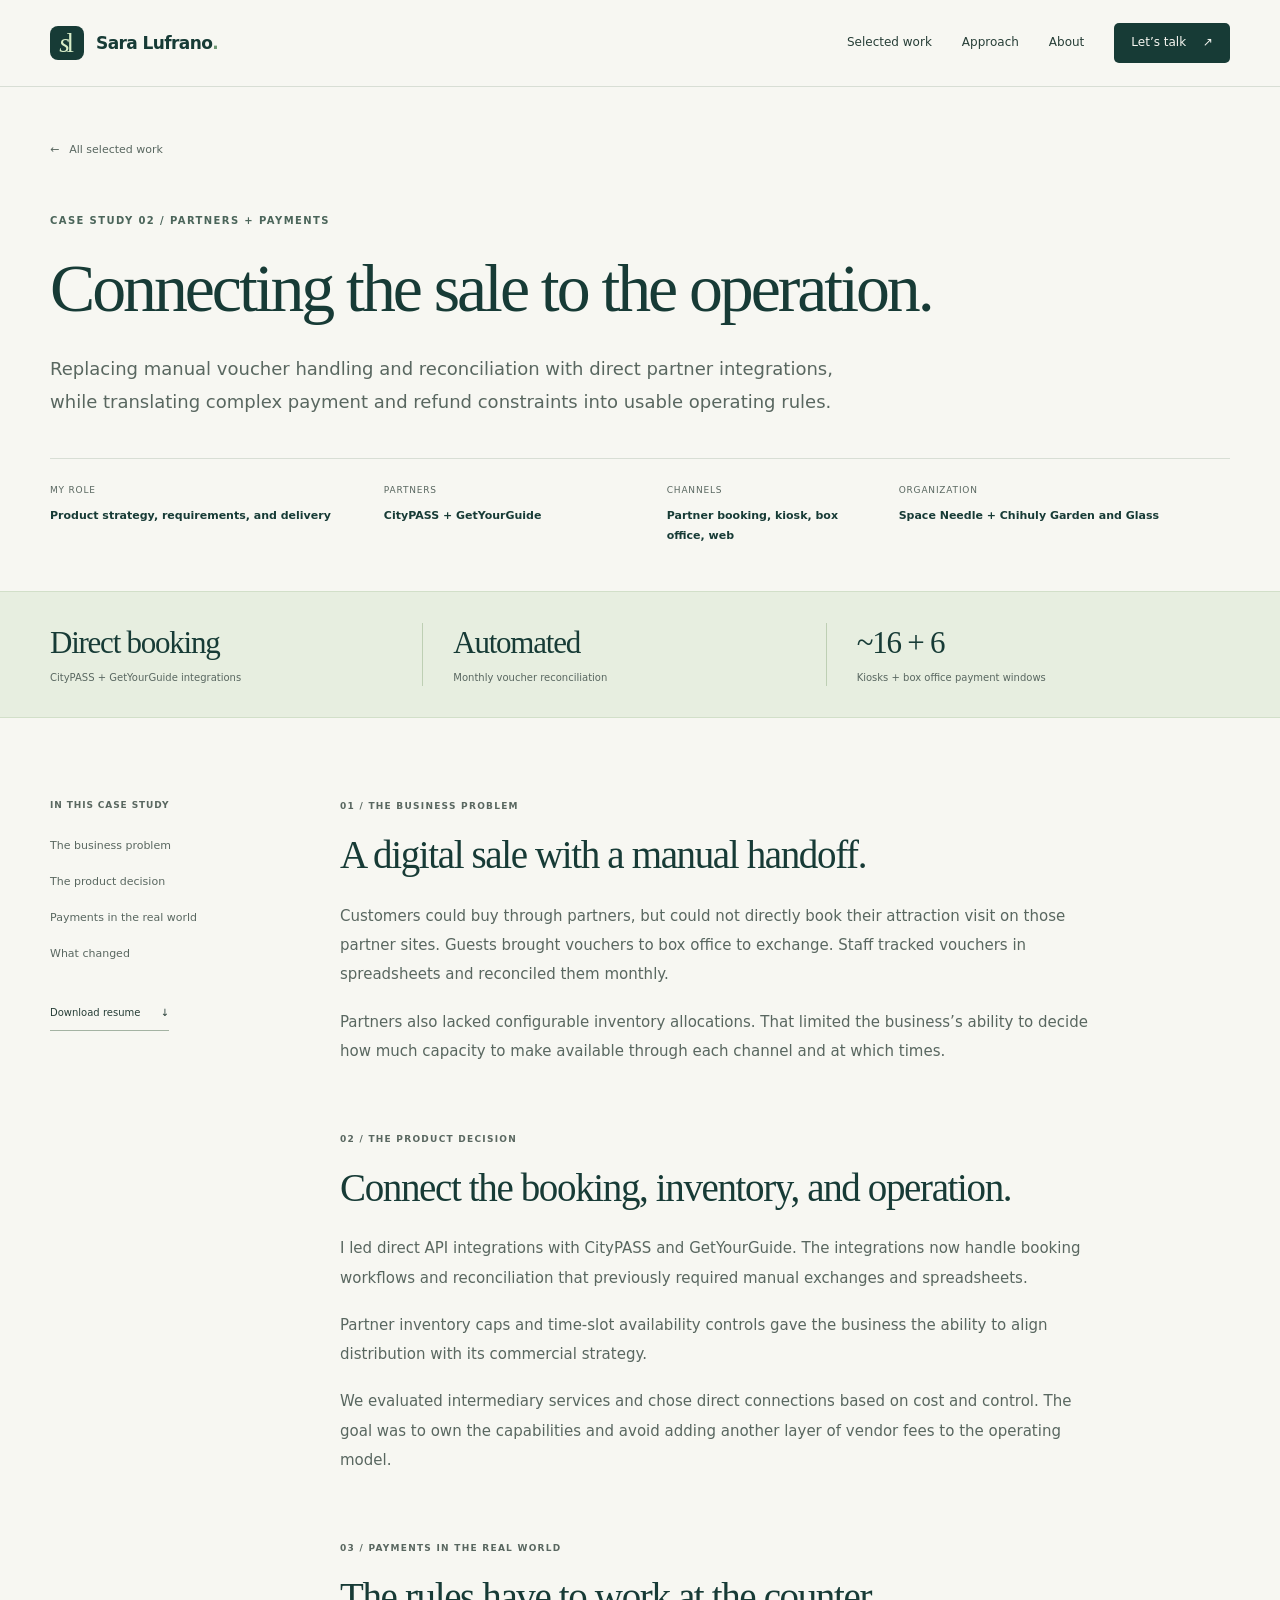
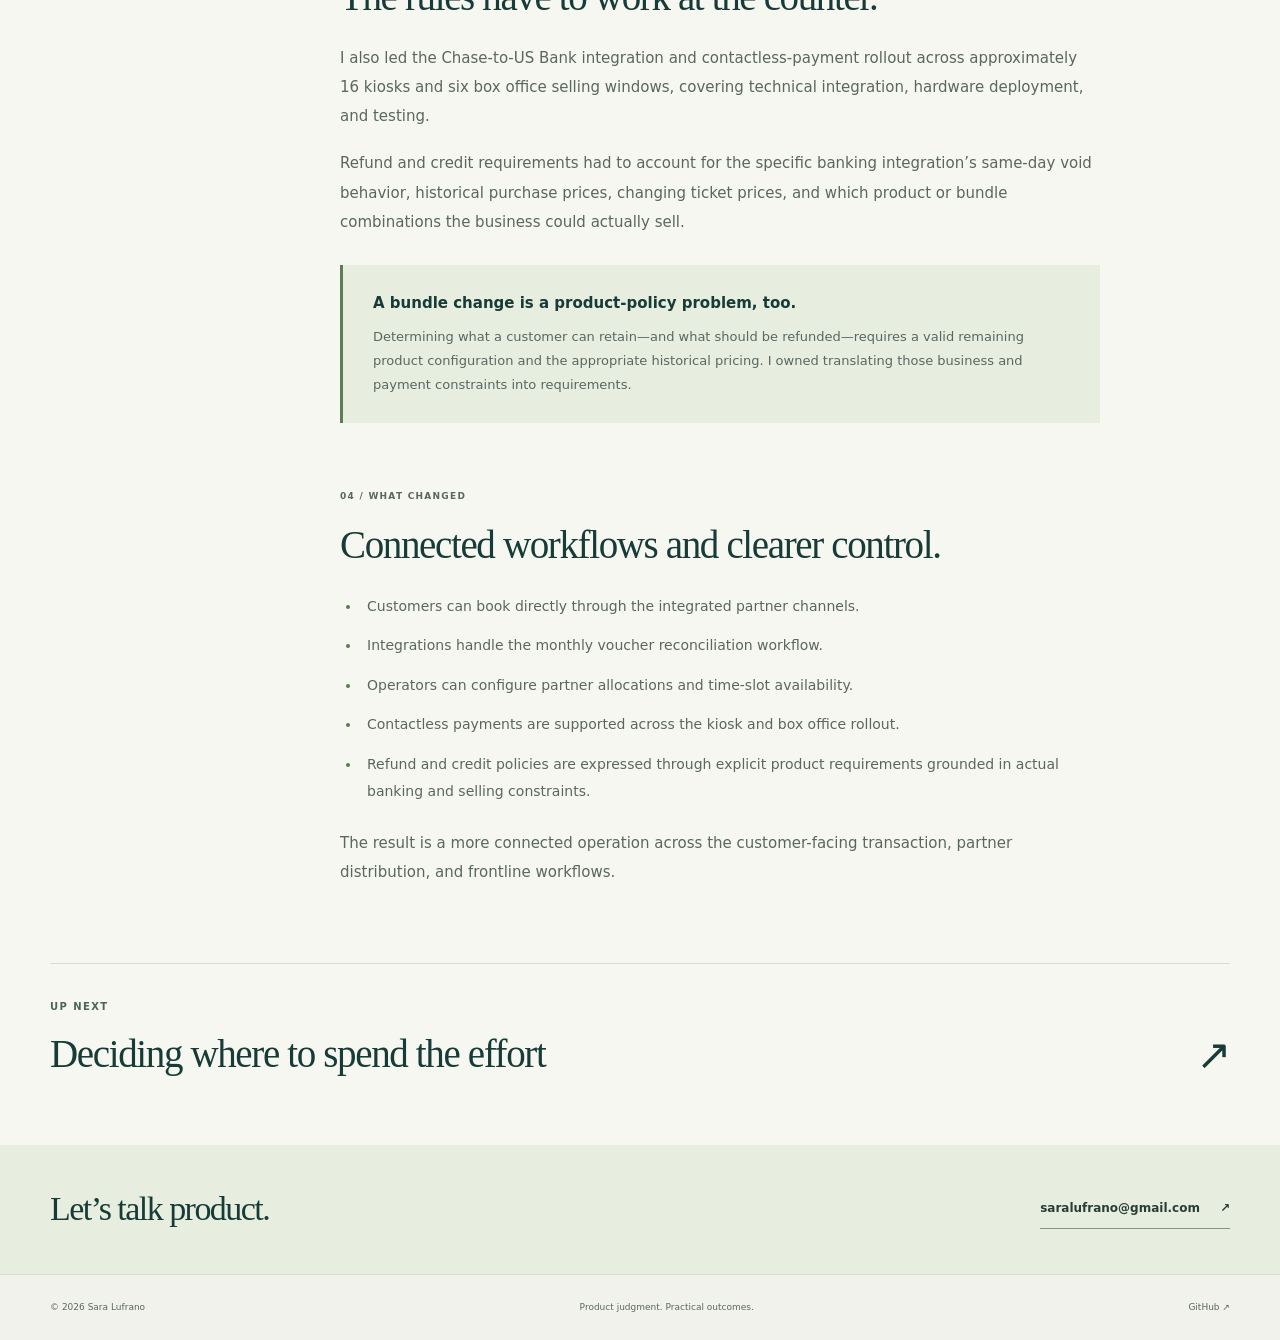
==== case-studies/connected-commerce.html @ 53ceafd7 "Rebuild product portfolio with verified outcomes and case studies" ====
<!doctype html>
<html lang="en"><head>
<meta charset="utf-8"><meta name="viewport" content="width=device-width, initial-scale=1">
<meta name="theme-color" content="#173b36">
<title>Connecting the sale to the operation. | Sara Lufrano</title>
<meta name="description" content="Replacing manual voucher handling and reconciliation with direct partner integrations, while translating complex payment and refund constraints into usable operating rules.">
<link rel="canonical" href="https://saralufrano.github.io/portfolio/case-studies/connected-commerce.html">
<meta property="og:type" content="website"><meta property="og:title" content="Connecting the sale to the operation. | Sara Lufrano">
<meta property="og:description" content="Replacing manual voucher handling and reconciliation with direct partner integrations, while translating complex payment and refund constraints into usable operating rules.">
<meta property="og:url" content="https://saralufrano.github.io/portfolio/case-studies/connected-commerce.html"><meta property="og:image" content="https://saralufrano.github.io/portfolio/assets/social-card.png">
<meta name="twitter:card" content="summary_large_image">
<link rel="icon" type="image/svg+xml" href="../assets/favicon.svg">
<link rel="stylesheet" href="../style.css"><script src="../script.js" defer></script>
</head><body>
<a class="skip-link" href="#main">Skip to content</a><header class="site-header"><div class="shell header-inner">
<a class="wordmark" href="../index.html" aria-label="Sara Lufrano, home"><span class="brand-mark" aria-hidden="true">s<span>l</span></span>Sara Lufrano<span class="wordmark-dot">.</span></a>
<button class="menu-toggle" type="button" aria-expanded="false" aria-controls="site-nav">Menu <span aria-hidden="true">+</span></button>
<nav id="site-nav" class="site-nav" aria-label="Main navigation"><a href="../index.html#work">Selected work</a><a href="../index.html#approach">Approach</a><a href="../index.html#about">About</a><a class="nav-contact" href="../index.html#contact">Let’s talk <span aria-hidden="true">↗</span></a></nav>
</div></header><main id="main">
<section class="shell case-intro"><a class="back-link" href="../index.html#work"><span aria-hidden="true">←</span> All selected work</a><p class="eyebrow">CASE STUDY 02 / PARTNERS + PAYMENTS</p><h1>Connecting the sale to the operation.</h1><p class="case-lede">Replacing manual voucher handling and reconciliation with direct partner integrations, while translating complex payment and refund constraints into usable operating rules.</p><dl class="case-meta"><div><dt>My role</dt><dd>Product strategy, requirements, and delivery</dd></div><div><dt>Partners</dt><dd>CityPASS + GetYourGuide</dd></div><div><dt>Channels</dt><dd>Partner booking, kiosk, box office, web</dd></div><div><dt>Organization</dt><dd>Space Needle + Chihuly Garden and Glass</dd></div></dl></section>
<section class="case-outcomes"><div class="shell outcome-grid"><div><strong>Direct booking</strong><span>CityPASS + GetYourGuide integrations</span></div><div><strong>Automated</strong><span>Monthly voucher reconciliation</span></div><div><strong>~16 + 6</strong><span>Kiosks + box office payment windows</span></div></div></section>
<div class="shell case-layout"><aside class="case-sidebar"><p class="micro">IN THIS CASE STUDY</p><nav aria-label="Case study sections"><a href="#problem">The business problem</a><a href="#integrations">The product decision</a><a href="#payments">Payments in the real world</a><a href="#outcomes">What changed</a></nav><a class="sidebar-resume" href="../assets/Sara-Lufrano-Resume.pdf" download>Download resume <span aria-hidden="true">↓</span></a></aside><div class="case-content"><section id="problem" class="case-section"><p class="eyebrow">01 / THE BUSINESS PROBLEM</p><h2>A digital sale with a manual handoff.</h2><p>Customers could buy through partners, but could not directly book their attraction visit on those partner sites. Guests brought vouchers to box office to exchange. Staff tracked vouchers in spreadsheets and reconciled them monthly.</p><p>Partners also lacked configurable inventory allocations. That limited the business’s ability to decide how much capacity to make available through each channel and at which times.</p></section><section id="integrations" class="case-section"><p class="eyebrow">02 / THE PRODUCT DECISION</p><h2>Connect the booking, inventory, and operation.</h2><p>I led direct API integrations with CityPASS and GetYourGuide. The integrations now handle booking workflows and reconciliation that previously required manual exchanges and spreadsheets.</p><p>Partner inventory caps and time-slot availability controls gave the business the ability to align distribution with its commercial strategy.</p><p>We evaluated intermediary services and chose direct connections based on cost and control. The goal was to own the capabilities and avoid adding another layer of vendor fees to the operating model.</p></section><section id="payments" class="case-section"><p class="eyebrow">03 / PAYMENTS IN THE REAL WORLD</p><h2>The rules have to work at the counter.</h2><p>I also led the Chase-to-US Bank integration and contactless-payment rollout across approximately 16 kiosks and six box office selling windows, covering technical integration, hardware deployment, and testing.</p><p>Refund and credit requirements had to account for the specific banking integration’s same-day void behavior, historical purchase prices, changing ticket prices, and which product or bundle combinations the business could actually sell.</p><div class="case-callout"><strong>A bundle change is a product-policy problem, too.</strong><p>Determining what a customer can retain—and what should be refunded—requires a valid remaining product configuration and the appropriate historical pricing. I owned translating those business and payment constraints into requirements.</p></div></section><section id="outcomes" class="case-section"><p class="eyebrow">04 / WHAT CHANGED</p><h2>Connected workflows and clearer control.</h2><ul class="result-list"><li>Customers can book directly through the integrated partner channels.</li><li>Integrations handle the monthly voucher reconciliation workflow.</li><li>Operators can configure partner allocations and time-slot availability.</li><li>Contactless payments are supported across the kiosk and box office rollout.</li><li>Refund and credit policies are expressed through explicit product requirements grounded in actual banking and selling constraints.</li></ul><p>The result is a more connected operation across the customer-facing transaction, partner distribution, and frontline workflows.</p></section></div></div>
<section class="shell next-case"><p class="eyebrow">UP NEXT</p><a href="product-decisions.html"><span>Deciding where to spend the effort</span><span aria-hidden="true">↗</span></a></section>
<section class="case-contact"><div class="shell"><h2>Let’s talk product.</h2><a class="text-link" href="mailto:saralufrano@gmail.com">saralufrano@gmail.com <span aria-hidden="true">↗</span></a></div></section>
</main><footer class="site-footer"><div class="shell footer-inner"><span>© <span data-year>2026</span> Sara Lufrano</span><span>Product judgment. Practical outcomes.</span><a href="https://github.com/saralufrano" target="_blank" rel="noopener noreferrer">GitHub <span aria-hidden="true">↗</span></a></div></footer>
</body></html>
---- style.css ----
:root {
  --paper:#f7f7f2;
  --white:#fff;
  --ink:#173b36;
  --text:#273e37;
  --muted:#596760;
  --line:#d8ded5;
  --mint:#e7eee0;
  --lime:#d8edc8;
  --warm:#f2e9db;
  --clay:#924c34;
  --serif:Georgia,"Times New Roman",serif;
  --sans:Inter,"Avenir Next",Avenir,ui-sans-serif,system-ui,-apple-system,BlinkMacSystemFont,"Segoe UI",sans-serif
}
* {
  box-sizing:border-box
}
html {
  scroll-behavior:smooth;
  scroll-padding-top:110px
}
body {
  margin:0;
  background:var(--paper);
  color:var(--text);
  font-family:var(--sans);
  font-size:16px;
  line-height:1.65;
  -webkit-font-smoothing:antialiased
}
a {
  color:inherit;
  text-decoration:none
}
button {
  font:inherit
}
figure,dl,dd {
  margin:0
}
h1,h2,h3,p {
  margin:0
}
h1,h2 {
  font-family:var(--serif);
  font-weight:400;
  color:var(--ink);
  letter-spacing:-.045em;
  line-height:1.08
}
h1 em,h2 em {
  font-weight:400
}
p+p {
  margin-top:18px
}
a,button {
  -webkit-tap-highlight-color:transparent
}
a:focus-visible,button:focus-visible {
  outline:3px solid #b45b3c;
  outline-offset:5px
}
::selection {
  background:var(--lime);
  color:var(--ink)
}
.shell {
  width:min(1180px,calc(100% - 96px));
  margin-inline:auto
}
.section {
  padding-block:108px
}
.eyebrow,.micro,.case-label,.career-date {
  font-size:10px;
  font-weight:650;
  letter-spacing:.14em;
  line-height:1.6
}
.eyebrow {
  color:#4b655a;
  margin-bottom:24px
}
.micro {
  letter-spacing:.1em
}
.skip-link {
  position:fixed;
  top:8px;
  left:12px;
  background:var(--ink);
  color:white;
  padding:10px 18px;
  z-index:100;
  transform:translateY(-150%)
}
.skip-link:focus {
  transform:translateY(0)
}
.small-line {
  display:inline-block;
  vertical-align:middle;
  width:25px;
  height:1px;
  background:currentColor;
  margin-right:12px
}
.site-header {
  position:sticky;
  top:0;
  z-index:30;
  background:rgba(247,247,242,.97);
  border-bottom:1px solid var(--line)
}
.header-inner {
  min-height:86px;
  display:flex;
  align-items:center;
  justify-content:space-between;
  gap:24px;
  position:relative
}
.wordmark {
  display:inline-flex;
  align-items:center;
  font-weight:650;
  font-size:17px;
  letter-spacing:-.035em;
  white-space:nowrap;
  color:var(--ink)
}
.wordmark-dot {
  color:#6e9874
}
.brand-mark {
  display:inline-flex;
  align-items:center;
  justify-content:center;
  margin-right:12px;
  width:34px;
  height:34px;
  border-radius:8px;
  background:var(--ink);
  color:var(--lime);
  font:italic 27px var(--serif);
  letter-spacing:-.12em;
  padding-right:4px
}
.brand-mark>span {
  font-style:normal
}
.site-nav {
  display:flex;
  align-items:center;
  gap:30px;
  font-size:12px
}
.site-nav>a {
  padding-block:10px;
  transition:color .18s
}
.site-nav>a:hover {
  color:#497953
}
.site-nav .nav-contact {
  background:var(--ink);
  color:var(--paper);
  padding:10px 17px;
  border-radius:5px
}
.nav-contact span {
  margin-left:13px
}
.menu-toggle {
  display:none
}
.hero {
  display:grid;
  grid-template-columns:1.3fr 1fr;
  gap:68px;
  padding-block:88px 76px;
  align-items:center
}
.hero h1 {
  font-size:clamp(54px,5.9vw,85px);
  line-height:1.05;
  letter-spacing:-.055em;
  margin-bottom:28px
}
.hero-description {
  font-size:18px;
  max-width:520px;
  color:var(--muted);
  line-height:1.75
}
.hero-actions {
  display:flex;
  gap:27px;
  align-items:center;
  flex-wrap:wrap;
  margin-top:32px
}
.button {
  min-height:48px;
  padding:12px 20px;
  display:inline-flex;
  align-items:center;
  justify-content:center;
  gap:30px;
  border:1px solid transparent;
  border-radius:5px;
  font-size:12px;
  font-weight:600;
  transition:background .2s,transform .2s
}
.button:hover {
  transform:translateY(-2px)
}
.button-dark {
  background:var(--ink);
  color:white
}
.button-dark:hover {
  background:#28544a
}
.button-outline {
  border-color:#93a699;
  background:transparent;
  white-space:nowrap
}
.button-outline:hover {
  background:var(--mint)
}
.button-light {
  background:var(--lime);
  color:var(--ink)
}
.button-light:hover {
  background:#e8f7dc
}
.text-link {
  display:inline-flex;
  align-items:center;
  gap:20px;
  font-weight:600;
  font-size:12px;
  padding-block:9px;
  border-bottom:1px solid #83958a
}
.text-link span,.contact-link span {
  display:inline-block;
  transition:transform .2s
}
.text-link:hover span,.contact-link:hover span {
  transform:translate(2px,-2px)
}
.hero-location {
  font-size:10px;
  letter-spacing:.035em;
  color:var(--muted);
  margin-top:30px
}
.hero-location>span {
  color:#547c53;
  font-size:15px;
  margin-right:5px
}
.system-art {
  border:1px solid #cad6c4;
  border-radius:12px;
  padding:26px 25px 20px;
  position:relative;
  background-color:var(--mint);
  background-image:radial-gradient(#c1cfb8 .7px,transparent .7px);
  background-size:16px 16px;
  overflow:hidden;
  box-shadow:0 14px 40px -30px #163b3640
}
.art-topline {
  display:flex;
  justify-content:space-between;
  align-items:center;
  gap:10px;
  margin-bottom:38px
}
.art-topline .micro {
  font-size:8px;
  letter-spacing:.12em
}
.art-cross {
  font-size:27px;
  line-height:1;
  color:#4d7254
}
.art-inputs,.art-outputs {
  display:grid;
  grid-template-columns:repeat(3,1fr);
  gap:12px
}
.art-inputs span,.art-outputs span {
  padding:12px 4px;
  text-align:center;
  border:1px solid #c2d0b9;
  background:#f8fbf5;
  border-radius:4px;
  font-size:10px;
  color:var(--ink)
}
.art-connector {
  height:28px;
  width:70%;
  margin:auto;
  display:flex;
  justify-content:space-between;
  position:relative;
  border-bottom:1px solid #8da187
}
.art-connector i {
  height:14px;
  width:1px;
  background:#8da187
}
.art-connector i:nth-child(2) {
  height:28px
}
.art-connector:after {
  content:"";
  position:absolute;
  width:1px;
  height:14px;
  background:#8da187;
  left:50%;
  bottom:-14px
}
.art-core {
  margin-top:14px;
  padding:24px 15px;
  background:var(--ink);
  color:white;
  border-radius:6px;
  position:relative;
  text-align:center;
  box-shadow:0 6px 12px #143b3617
}
.art-core strong {
  display:block;
  font-size:22px;
  letter-spacing:-.035em;
  font-weight:550;
  margin-top:10px
}
.art-core>span {
  font-size:10px;
  color:#c7d8cb
}
.core-icon {
  display:grid;
  grid-template-columns:repeat(2,9px);
  gap:3px;
  width:max-content;
  margin:auto
}
.core-icon span {
  width:9px;
  height:9px;
  background:var(--lime);
  border-radius:1px
}
.core-icon span:nth-child(3) {
  opacity:.4
}
.art-connector.bottom {
  transform:rotate(180deg);
  margin-top:14px
}
.art-outputs {
  margin-top:0
}
.system-art figcaption {
  margin-top:30px;
  font-size:8px;
  letter-spacing:.02em;
  display:flex;
  align-items:center;
  justify-content:center;
  gap:7px
}
.status-dot {
  height:5px;
  width:5px;
  background:#527949;
  border-radius:50%;
  flex-shrink:0
}
.scope-band {
  background:#fcfcf8;
  border-block:1px solid var(--line);
  padding-block:27px 20px
}
.scope-heading {
  display:flex;
  align-items:center;
  justify-content:space-between;
  gap:20px;
  color:var(--muted);
  font-size:10px
}
.scope-grid {
  display:grid;
  grid-template-columns:repeat(4,1fr);
  margin-block:21px 15px
}
.scope-grid>div {
  border-right:1px solid var(--line);
  padding-inline:29px
}
.scope-grid>div:first-child {
  padding-left:0
}
.scope-grid>div:last-child {
  border:0
}
.scope-grid dt {
  font:400 42px/1.2 var(--serif);
  letter-spacing:-.04em;
  color:var(--ink)
}
.scope-grid dd {
  font-size:10px;
  margin-top:6px;
  color:var(--muted)
}
.scope-note {
  font-size:9px;
  color:var(--muted)
}
.section-heading {
  display:flex;
  justify-content:space-between;
  align-items:flex-end;
  gap:50px;
  margin-bottom:42px
}
.section-heading h2,.about-copy h2 {
  font-size:60px
}
.section-heading>p {
  font-size:14px;
  color:var(--muted);
  max-width:300px;
  line-height:1.8;
  padding-bottom:4px
}
.flagship {
  display:grid;
  grid-template-columns:1.12fr 1fr;
  border:1px solid var(--line);
  border-radius:10px;
  overflow:hidden;
  background:#fff
}
.flagship-copy {
  padding:45px
}
.case-label {
  font-size:9px;
  letter-spacing:.12em;
  margin-bottom:23px;
  color:#4e6b5a
}
.flagship h3 {
  font:400 36px/1.15 var(--serif);
  letter-spacing:-.035em;
  margin-bottom:22px;
  color:var(--ink)
}
.flagship-copy>p:not(.case-label),.panel-copy>p:not(.case-label) {
  font-size:13px;
  line-height:1.85;
  color:var(--muted);
  max-width:410px
}
.project-facts {
  margin-block:29px;
  display:grid;
  grid-template-columns:1fr 1fr;
  gap:18px
}
.project-facts dt {
  font-size:13px;
  font-weight:650;
  color:var(--ink)
}
.project-facts dd {
  font-size:9px;
  margin-top:5px;
  color:var(--muted);
  max-width:140px
}
.pricing-poster {
  position:relative;
  display:flex;
  flex-direction:column;
  justify-content:space-between;
  background:var(--ink);
  color:var(--lime);
  padding:28px 30px;
  background-image:linear-gradient(#d8edc809 1px,transparent 1px),linear-gradient(90deg,#d8edc809 1px,transparent 1px);
  background-size:30px 30px;
  min-height:470px
}
.poster-header,.poster-footer {
  display:flex;
  align-items:center;
  justify-content:space-between;
  gap:20px;
  font-size:8px;
  letter-spacing:.11em
}
.poster-center {
  display:flex;
  flex-direction:column;
  text-align:center;
  align-items:center;
  padding-block:27px
}
.poster-small {
  font-size:8px;
  letter-spacing:.2em;
  color:#adc5b2;
  margin-bottom:8px
}
.old-price {
  font:400 36px/1.4 var(--serif);
  text-decoration:line-through;
  text-decoration-thickness:1px;
  color:#aec3b4
}
.poster-arrow {
  font:400 36px/1.4 var(--serif);
  color:#8aaa90
}
.poster-center strong {
  font:italic 400 63px/1.1 var(--serif);
  letter-spacing:-.05em
}
.poster-symbol {
  font-size:28px
}
.secondary-work {
  display:grid;
  grid-template-columns:1fr 1fr;
  gap:26px;
  margin-top:26px
}
.work-panel {
  border:1px solid var(--line);
  border-radius:10px;
  overflow:hidden;
  background:#fff
}
.mini-art {
  height:205px;
  padding:35px 37px
}
.integration-art {
  display:flex;
  align-items:flex-start;
  justify-content:center;
  gap:22px;
  flex-wrap:wrap;
  background:var(--mint);
  position:relative
}
.mini-node {
  border:1px solid #b2c3aa;
  background:#f7faf2;
  font-size:12px;
  padding:12px 25px;
  border-radius:5px;
  position:relative;
  z-index:1
}
.mini-track {
  position:absolute;
  top:80px;
  left:29%;
  right:29%;
  height:35px;
  border:1px solid #a9bfa0;
  border-top:0
}
.mini-track:after {
  content:"";
  height:18px;
  width:1px;
  position:absolute;
  left:50%;
  top:34px;
  background:#a9bfa0
}
.integration-art>strong {
  font:400 26px/1.1 var(--serif);
  position:absolute;
  bottom:34px;
  left:20px;
  right:20px;
  text-align:center;
  letter-spacing:-.035em
}
.judgment-art {
  display:flex;
  align-items:center;
  justify-content:space-between;
  gap:15px;
  background:var(--warm)
}
.decision-word {
  font:italic 400 38px/1.15 var(--serif);
  letter-spacing:-.04em;
  color:#70472f;
  text-align:center
}
.decision-word>span {
  display:block;
  margin-top:12px;
  font:400 9px/1.2 var(--sans);
  letter-spacing:0;
  color:#785e4a
}
.panel-copy {
  padding:32px 37px 35px
}
.panel-copy h3 {
  font:400 32px/1.18 var(--serif);
  letter-spacing:-.03em;
  margin-bottom:18px;
  color:var(--ink)
}
.panel-copy .text-link {
  margin-top:18px
}
.approach-section {
  padding-block:100px;
  background:var(--ink);
  color:#dce7dd
}
.approach-grid {
  display:grid;
  grid-template-columns:1fr 1.12fr;
  gap:112px
}
.approach-section h2 {
  color:var(--paper);
  font-size:59px
}
.approach-section h2 em {
  color:var(--lime)
}
.approach-section .eyebrow {
  color:#bbd1be
}
.approach-intro {
  font-size:13px;
  max-width:345px;
  color:#c2d2c5;
  margin-top:28px;
  line-height:1.9
}
.approach-list {
  list-style:none;
  padding:0;
  margin:0
}
.approach-list li {
  display:grid;
  grid-template-columns:35px 1fr;
  gap:18px;
  padding:23px 0;
  border-bottom:1px solid #ffffff25
}
.approach-list li:first-child {
  padding-top:0
}
.approach-list li:last-child {
  border-bottom:0;
  padding-bottom:0
}
.step-number {
  font-size:10px;
  padding-top:6px;
  color:#b5d0b1
}
.approach-list h3 {
  font:400 25px/1.2 var(--serif);
  color:#f4f6ef;
  letter-spacing:-.025em;
  margin-bottom:10px
}
.approach-list p {
  font-size:12px;
  color:#c2d2c5;
  line-height:1.85
}
.about-grid {
  display:grid;
  grid-template-columns:1fr 1fr;
  gap:130px
}
.about-copy>p:not(.eyebrow) {
  font-size:14px;
  line-height:1.9;
  color:var(--muted);
  max-width:455px
}
.about-copy h2 {
  margin-bottom:30px
}
.about-copy .text-link {
  margin-top:25px
}
.career-label {
  border-bottom:1px solid var(--line);
  padding-bottom:16px;
  margin-bottom:4px
}
.career ol {
  padding:0;
  margin:0;
  list-style:none
}
.career li {
  padding:19px 0;
  border-bottom:1px solid var(--line)
}
.career li:last-child {
  border-bottom:0
}
.career-date {
  font-size:9px;
  color:var(--muted);
  display:block;
  margin-bottom:6px;
  letter-spacing:.1em
}
.career h3 {
  font-size:15px;
  font-weight:600;
  color:var(--ink)
}
.career li p {
  font-size:11px;
  color:var(--muted);
  line-height:1.7;
  margin-top:4px
}
.career li .career-result {
  color:#426c45;
  font-size:10px;
  margin-top:8px;
  max-width:330px
}
.side-project {
  padding-block:40px 44px;
  display:flex;
  align-items:center;
  justify-content:space-between;
  gap:55px;
  border-top:1px solid var(--line);
  margin-bottom:90px
}
.side-project h2 {
  font-size:35px;
  letter-spacing:-.035em
}
.side-project .eyebrow {
  margin-bottom:16px
}
.side-project p:not(.eyebrow) {
  font-size:12px;
  color:var(--muted);
  max-width:510px;
  margin-top:18px;
  line-height:1.85
}
.contact-section {
  padding:90px 0 96px;
  background:var(--ink);
  color:#c8d8cb;
  position:relative;
  overflow:hidden
}
.contact-inner {
  position:relative
}
.contact-section .eyebrow {
  color:#bad0bb
}
.contact-section h2 {
  font-size:clamp(45px,5.3vw,72px);
  color:var(--paper);
  max-width:850px
}
.contact-section h2 em {
  color:var(--lime)
}
.contact-section p:not(.eyebrow) {
  font-size:14px;
  margin-top:22px
}
.contact-actions {
  display:flex;
  align-items:center;
  gap:30px;
  flex-wrap:wrap;
  margin-top:30px
}
.contact-link {
  font-size:12px;
  color:#e9f0e5;
  border-bottom:1px solid #829a85;
  padding-block:10px;
  display:inline-flex;
  gap:20px
}
.contact-section a:focus-visible,.approach-section a:focus-visible {
  outline-color:var(--lime)
}
.site-footer {
  padding-block:25px;
  background:#f1f2eb;
  border-top:1px solid var(--line)
}
.footer-inner {
  display:flex;
  justify-content:space-between;
  gap:20px;
  align-items:center;
  font-size:9px;
  color:var(--muted)
}
.footer-inner a:hover {
  text-decoration:underline
}
.case-intro {
  padding-top:48px;
  padding-bottom:45px
}
.back-link {
  display:inline-flex;
  align-items:center;
  gap:10px;
  font-size:11px;
  color:var(--muted);
  margin-bottom:49px;
  padding-block:5px
}
.back-link:hover {
  text-decoration:underline
}
.case-intro>.eyebrow {
  margin-bottom:23px
}
.case-intro h1 {
  font-size:clamp(45px,5.3vw,74px);
  max-width:1030px;
  line-height:1.08;
  letter-spacing:-.045em
}
.case-lede {
  font-size:18px;
  line-height:1.8;
  color:var(--muted);
  max-width:830px;
  margin-top:28px
}
.case-meta {
  display:grid;
  grid-template-columns:1.2fr 1fr .8fr 1.3fr;
  gap:28px;
  border-top:1px solid var(--line);
  margin-top:40px;
  padding-top:24px
}
.case-meta dt {
  font-size:9px;
  letter-spacing:.09em;
  text-transform:uppercase;
  color:var(--muted);
  margin-bottom:8px
}
.case-meta dd {
  font-size:11px;
  color:var(--ink);
  font-weight:550;
  line-height:1.8
}
.case-outcomes {
  background:var(--mint);
  border-block:1px solid #d2dfc9;
  padding-block:31px
}
.outcome-grid {
  display:grid;
  grid-template-columns:repeat(3,1fr);
  gap:30px
}
.outcome-grid>div {
  border-right:1px solid #becfb4;
  padding-right:30px;
  display:flex;
  flex-direction:column
}
.outcome-grid>div:last-child {
  border:0
}
.outcome-grid strong {
  font:400 31px/1.3 var(--serif);
  letter-spacing:-.04em;
  color:var(--ink)
}
.outcome-grid span {
  font-size:10px;
  color:var(--muted);
  margin-top:7px
}
.case-layout {
  display:grid;
  grid-template-columns:205px 1fr;
  gap:85px;
  padding-block:80px 40px;
  align-items:start
}
.case-sidebar {
  position:sticky;
  top:125px
}
.case-sidebar>.micro {
  font-size:9px;
  color:var(--muted)
}
.case-sidebar nav {
  margin-top:15px;
  display:flex;
  flex-direction:column
}
.case-sidebar nav a {
  font-size:11px;
  padding-block:9px;
  color:var(--muted)
}
.case-sidebar nav a:hover {
  color:var(--ink);
  text-decoration:underline
}
.sidebar-resume {
  display:inline-flex;
  gap:20px;
  margin-top:25px;
  border-bottom:1px solid #a4b3a3;
  padding-block:8px;
  font-size:10px
}
.case-content {
  max-width:760px
}
.case-section {
  margin-bottom:65px;
  scroll-margin-top:116px
}
.case-section:last-child {
  margin-bottom:35px
}
.case-section>.eyebrow {
  margin-bottom:17px;
  font-size:9px
}
.case-section h2 {
  font-size:39px;
  line-height:1.15;
  letter-spacing:-.035em;
  margin-bottom:24px
}
.case-section p {
  font-size:15px;
  line-height:1.95;
  color:var(--muted)
}
.case-section strong {
  color:var(--ink);
  font-weight:600
}
.case-callout {
  padding:26px 30px;
  background:var(--mint);
  border-left:3px solid #5f7d54;
  margin-top:28px
}
.case-callout>strong {
  display:block;
  font-size:15px;
  margin-bottom:10px;
  line-height:1.6
}
.case-callout p {
  font-size:13px;
  line-height:1.85;
  margin:0
}
.case-timeline {
  list-style:none;
  padding:0;
  margin:30px 0;
  border-left:1px solid #afc2a8
}
.case-timeline li {
  padding:0 0 25px 24px;
  position:relative
}
.case-timeline li:last-child {
  padding-bottom:0
}
.case-timeline li:before {
  content:"";
  position:absolute;
  top:5px;
  left:-4px;
  width:7px;
  height:7px;
  border-radius:50%;
  background:#5e7b53;
  outline:5px solid var(--paper)
}
.case-timeline strong {
  font-size:14px;
  display:block;
  margin-bottom:8px
}
.case-timeline span {
  font-size:13px;
  line-height:1.85;
  display:block;
  color:var(--muted)
}
.result-list {
  padding-left:21px;
  margin:25px 0
}
.result-list li {
  font-size:14px;
  line-height:1.9;
  padding-left:6px;
  margin-bottom:13px;
  color:var(--muted)
}
.result-list li::marker {
  color:#5a7a52
}
.next-case {
  border-top:1px solid var(--line);
  padding-top:35px;
  padding-bottom:65px
}
.next-case .eyebrow {
  margin-bottom:15px
}
.next-case>a {
  display:flex;
  justify-content:space-between;
  align-items:center;
  gap:30px;
  font:400 39px/1.2 var(--serif);
  color:var(--ink);
  letter-spacing:-.035em
}
.next-case>a span:last-child {
  font-family:var(--sans);
  font-size:42px
}
.next-case>a:hover span:first-child {
  text-decoration:underline;
  text-decoration-thickness:1px;
  text-underline-offset:5px
}
.case-contact {
  padding-block:45px;
  background:var(--mint)
}
.case-contact>.shell {
  display:flex;
  align-items:center;
  justify-content:space-between;
  gap:30px
}
.case-contact h2 {
  font-size:34px
}
@media(min-width:1600px) {
  .shell {
    width:min(1260px,calc(100% - 128px))
  }
  .hero {
    padding-block:100px 90px;
    gap:100px
  }
  .hero h1 {
    font-size:91px
  }
  .system-art {
    padding:35px 30px 27px
  }
  .art-core {
    padding-block:30px
  }
}
@media(max-width:1100px) {
  .shell {
    width:calc(100% - 64px)
  }
  .hero {
    gap:40px;
    padding-block:65px
  }
  .hero h1 {
    font-size:clamp(50px,6vw,67px)
  }
  .hero-description {
    font-size:16px
  }
  .system-art {
    padding:22px 18px 18px
  }
  .art-topline {
    margin-bottom:28px
  }
  .hero-actions {
    gap:18px
  }
  .hero-actions .button {
    gap:20px
  }
  .hero-actions .text-link {
    font-size:11px;
    gap:12px
  }
  .scope-grid>div {
    padding-inline:18px
  }
  .scope-grid dt {
    font-size:37px
  }
  .flagship-copy {
    padding:35px
  }
  .flagship h3 {
    font-size:32px
  }
  .pricing-poster {
    min-height:470px
  }
  .poster-center strong {
    font-size:56px
  }
  .approach-grid {
    gap:65px
  }
  .approach-section h2 {
    font-size:53px
  }
  .about-grid {
    gap:75px
  }
  .mini-art {
    padding-inline:25px
  }
  .mini-node {
    padding-inline:20px
  }
  .panel-copy {
    padding:29px
  }
  .decision-word {
    font-size:34px
  }
  .section-heading h2,.about-copy h2 {
    font-size:54px
  }
  .case-layout {
    gap:50px;
    grid-template-columns:175px 1fr
  }
  .case-meta {
    gap:20px
  }
  .outcome-grid strong {
    font-size:28px
  }
}
@media(max-width:760px) {
  html {
    scroll-padding-top:95px
  }
  .shell {
    width:calc(100% - 44px)
  }
  .header-inner {
    min-height:74px;
    flex-wrap:wrap;
    gap:0;
    padding-block:15px
  }
  .wordmark {
    font-size:16px
  }
  .brand-mark {
    width:31px;
    height:31px;
    font-size:25px
  }
  .js .menu-toggle {
    display:inline-flex;
    align-items:center;
    gap:15px;
    background:none;
    border:1px solid #b4c1b2;
    border-radius:4px;
    padding:8px 12px;
    min-height:42px;
    font-size:11px;
    color:var(--ink)
  }
  .menu-toggle>span {
    font-size:18px;
    line-height:1
  }
  .menu-toggle[aria-expanded=true]>span {
    transform:rotate(45deg)
  }
  .site-nav {
    gap:18px;
    font-size:11px;
    width:100%;
    flex-wrap:wrap;
    padding-top:15px
  }
  .site-nav .nav-contact {
    padding:8px 12px
  }
  .js .site-nav {
    display:none;
    position:absolute;
    top:100%;
    left:-22px;
    width:calc(100% + 44px);
    padding:10px 22px 22px;
    flex-direction:column;
    align-items:stretch;
    gap:3px;
    border-bottom:1px solid var(--line);
    background:var(--paper);
    box-shadow:0 14px 15px -15px #173b3640
  }
  .js .site-nav.is-open {
    display:flex
  }
  .js .site-nav>a {
    padding:12px 8px
  }
  .js .site-nav .nav-contact {
    padding:12px 15px;
    margin-top:5px;
    width:max-content
  }
  .hero {
    grid-template-columns:1fr;
    gap:40px;
    padding-top:52px;
    padding-bottom:48px
  }
  .hero h1 {
    font-size:clamp(46px,9.7vw,70px);
    margin-bottom:24px
  }
  .hero .eyebrow {
    font-size:9px;
    margin-bottom:22px
  }
  .hero-description {
    font-size:17px;
    line-height:1.75;
    max-width:530px
  }
  .hero-actions {
    margin-top:26px;
    gap:24px
  }
  .hero-actions .button {
    font-size:12px
  }
  .hero-actions .text-link {
    font-size:12px
  }
  .hero-location {
    margin-top:22px
  }
  .system-art {
    width:100%;
    max-width:520px;
    justify-self:center;
    padding:24px 24px 20px
  }
  .art-topline {
    margin-bottom:27px
  }
  .art-core {
    padding-block:20px
  }
  .system-art figcaption {
    margin-top:23px
  }
  .scope-heading {
    align-items:flex-start;
    flex-direction:column;
    gap:6px
  }
  .scope-grid {
    grid-template-columns:1fr 1fr;
    gap:23px 0;
    margin-top:22px
  }
  .scope-grid>div {
    padding-inline:20px
  }
  .scope-grid>div:nth-child(odd) {
    padding-left:0;
    border-right:1px solid var(--line)
  }
  .scope-grid>div:nth-child(even) {
    border:0
  }
  .scope-grid dt {
    font-size:38px
  }
  .scope-grid dd {
    font-size:9px;
    max-width:160px
  }
  .scope-note {
    font-size:8px;
    max-width:290px
  }
  .scope-band {
    padding-block:25px
  }
  .section {
    padding-block:65px
  }
  .section-heading {
    flex-direction:column;
    align-items:flex-start;
    gap:22px;
    margin-bottom:30px
  }
  .section-heading h2,.about-copy h2 {
    font-size:49px
  }
  .section-heading>p {
    font-size:13px;
    max-width:400px
  }
  .flagship {
    grid-template-columns:1fr
  }
  .flagship-copy {
    padding:30px
  }
  .flagship h3 {
    font-size:34px
  }
  .flagship-copy>p:not(.case-label) {
    font-size:13px
  }
  .project-facts {
    margin-block:25px;
    gap:20px
  }
  .project-facts dt {
    font-size:12px
  }
  .pricing-poster {
    min-height:335px;
    padding:23px 25px
  }
  .poster-center {
    padding-block:25px
  }
  .poster-center strong {
    font-size:59px
  }
  .old-price {
    font-size:30px
  }
  .poster-arrow {
    font-size:28px;
    line-height:1.1
  }
  .poster-small {
    margin-bottom:4px
  }
  .secondary-work {
    grid-template-columns:1fr;
    gap:25px;
    margin-top:25px
  }
  .mini-art {
    height:190px;
    padding:30px
  }
  .mini-track {
    top:76px
  }
  .mini-node {
    padding:11px 25px
  }
  .integration-art>strong {
    font-size:27px;
    bottom:28px
  }
  .judgment-art {
    justify-content:space-around
  }
  .decision-word {
    font-size:38px
  }
  .panel-copy {
    padding:29px 30px 31px
  }
  .panel-copy h3 {
    font-size:33px
  }
  .approach-section {
    padding-block:65px
  }
  .approach-grid {
    grid-template-columns:1fr;
    gap:42px
  }
  .approach-section h2 {
    font-size:49px
  }
  .approach-intro {
    font-size:13px;
    max-width:450px;
    margin-top:23px
  }
  .approach-list li {
    padding-block:23px;
    gap:15px;
    grid-template-columns:26px 1fr
  }
  .approach-list h3 {
    font-size:25px
  }
  .approach-list p {
    font-size:12px
  }
  .about-grid {
    grid-template-columns:1fr;
    gap:45px
  }
  .about-copy>p:not(.eyebrow) {
    font-size:14px;
    max-width:520px
  }
  .career-label {
    padding-bottom:14px
  }
  .career li {
    padding-block:18px
  }
  .career h3 {
    font-size:16px
  }
  .career li p {
    font-size:12px
  }
  .side-project {
    flex-direction:column;
    align-items:flex-start;
    gap:25px;
    padding-top:33px;
    margin-bottom:60px
  }
  .side-project h2 {
    font-size:35px
  }
  .side-project p:not(.eyebrow) {
    font-size:13px
  }
  .contact-section {
    padding-block:64px
  }
  .contact-section h2 {
    font-size:48px
  }
  .contact-section p:not(.eyebrow) {
    font-size:13px
  }
  .contact-actions {
    gap:24px
  }
  .footer-inner {
    font-size:9px;
    flex-wrap:wrap;
    gap:12px
  }
  .footer-inner>span:nth-child(2) {
    order:3;
    width:100%
  }
  .case-intro {
    padding-top:30px;
    padding-bottom:32px
  }
  .back-link {
    margin-bottom:35px
  }
  .case-intro h1 {
    font-size:45px;
    line-height:1.12
  }
  .case-lede {
    font-size:16px;
    line-height:1.85;
    margin-top:22px
  }
  .case-meta {
    grid-template-columns:1fr 1fr;
    gap:23px 18px;
    margin-top:30px;
    padding-top:24px
  }
  .case-meta dd {
    font-size:11px
  }
  .case-meta dt {
    font-size:8px
  }
  .case-outcomes {
    padding-block:28px
  }
  .outcome-grid {
    grid-template-columns:1fr;
    gap:20px
  }
  .outcome-grid>div {
    padding:0 0 20px;
    border-right:0;
    border-bottom:1px solid #becfb4
  }
  .outcome-grid>div:last-child {
    padding-bottom:0
  }
  .outcome-grid strong {
    font-size:31px
  }
  .outcome-grid span {
    font-size:11px;
    margin-top:5px
  }
  .case-layout {
    grid-template-columns:1fr;
    gap:35px;
    padding-top:32px;
    padding-bottom:12px
  }
  .case-sidebar {
    position:static;
    border-bottom:1px solid var(--line);
    padding-bottom:21px
  }
  .case-sidebar nav {
    flex-direction:row;
    flex-wrap:wrap;
    gap:0 24px;
    margin-top:10px
  }
  .case-sidebar nav a {
    font-size:11px;
    padding-block:7px
  }
  .sidebar-resume {
    display:none
  }
  .case-section {
    margin-bottom:45px;
    scroll-margin-top:100px
  }
  .case-section h2 {
    font-size:33px;
    margin-bottom:22px
  }
  .case-section p {
    font-size:14px;
    line-height:1.95
  }
  .case-callout {
    padding:23px
  }
  .case-callout>strong {
    font-size:14px
  }
  .case-callout p {
    font-size:12px
  }
  .case-timeline strong {
    font-size:13px
  }
  .case-timeline span {
    font-size:12px
  }
  .result-list li {
    font-size:13px
  }
  .next-case {
    padding-top:28px;
    padding-bottom:45px
  }
  .next-case>a {
    font-size:31px;
    gap:22px
  }
  .next-case>a span:last-child {
    font-size:33px
  }
  .case-contact {
    padding-block:35px
  }
  .case-contact>.shell {
    align-items:flex-start;
    flex-direction:column;
    gap:18px
  }
  .case-contact h2 {
    font-size:31px
  }
}
@media(max-width:370px) {
  .integration-art {
    height:215px
  }
  .shell {
    width:calc(100% - 36px)
  }
  .hero h1 {
    font-size:43px
  }
  .hero .eyebrow {
    font-size:8px
  }
  .hero-actions {
    gap:15px
  }
  .hero-actions .button {
    padding-inline:16px;
    gap:19px
  }
  .hero-actions .text-link {
    gap:10px;
    font-size:11px
  }
  .system-art {
    padding-inline:17px
  }
  .art-inputs,.art-outputs {
    gap:8px
  }
  .system-art figcaption {
    font-size:7px
  }
  .flagship-copy {
    padding:25px
  }
  .project-facts {
    gap:14px
  }
  .project-facts dt {
    font-size:11px
  }
  .poster-center strong {
    font-size:54px
  }
  .panel-copy {
    padding:26px
  }
  .judgment-art {
    padding-inline:20px;
    gap:10px
  }
  .decision-word {
    font-size:33px
  }
  .mini-node {
    padding-inline:16px
  }
  .scope-grid>div {
    padding-right:14px
  }
  .scope-grid dt {
    font-size:34px
  }
}
@media(prefers-reduced-motion:reduce) {
  html {
    scroll-behavior:auto
  }
  *,*:before,*:after {
    transition:none!important;
    animation:none!important
  }
}
@media print {
  body {
    background:white;
    color:#111
  }
  .site-header,.site-footer,.hero-actions,.system-art,.case-sidebar,.next-case,.case-contact,.contact-section {
    display:none
  }
  .shell {
    width:100%
  }
  .section,.hero,.case-intro,.case-layout {
    padding-block:20px
  }
  .hero,.about-grid,.approach-grid,.case-layout {
    display:block
  }
  .scope-band,.approach-section {
    background:white;
    color:#111
  }
  .approach-section h2,.approach-section p,.approach-section h3,.approach-section .eyebrow {
    color:#111
  }
  .pricing-poster,.mini-art {
    display:none
  }
  .flagship,.secondary-work {
    display:block
  }
  .work-panel {
    margin-top:20px
  }
  .scope-grid {
    break-inside:avoid
  }
  .case-section {
    break-inside:avoid-page
  }
  .case-intro h1 {
    font-size:36px
  }
  .case-meta dd,.case-meta dt {
    font-size:10px
  }
}
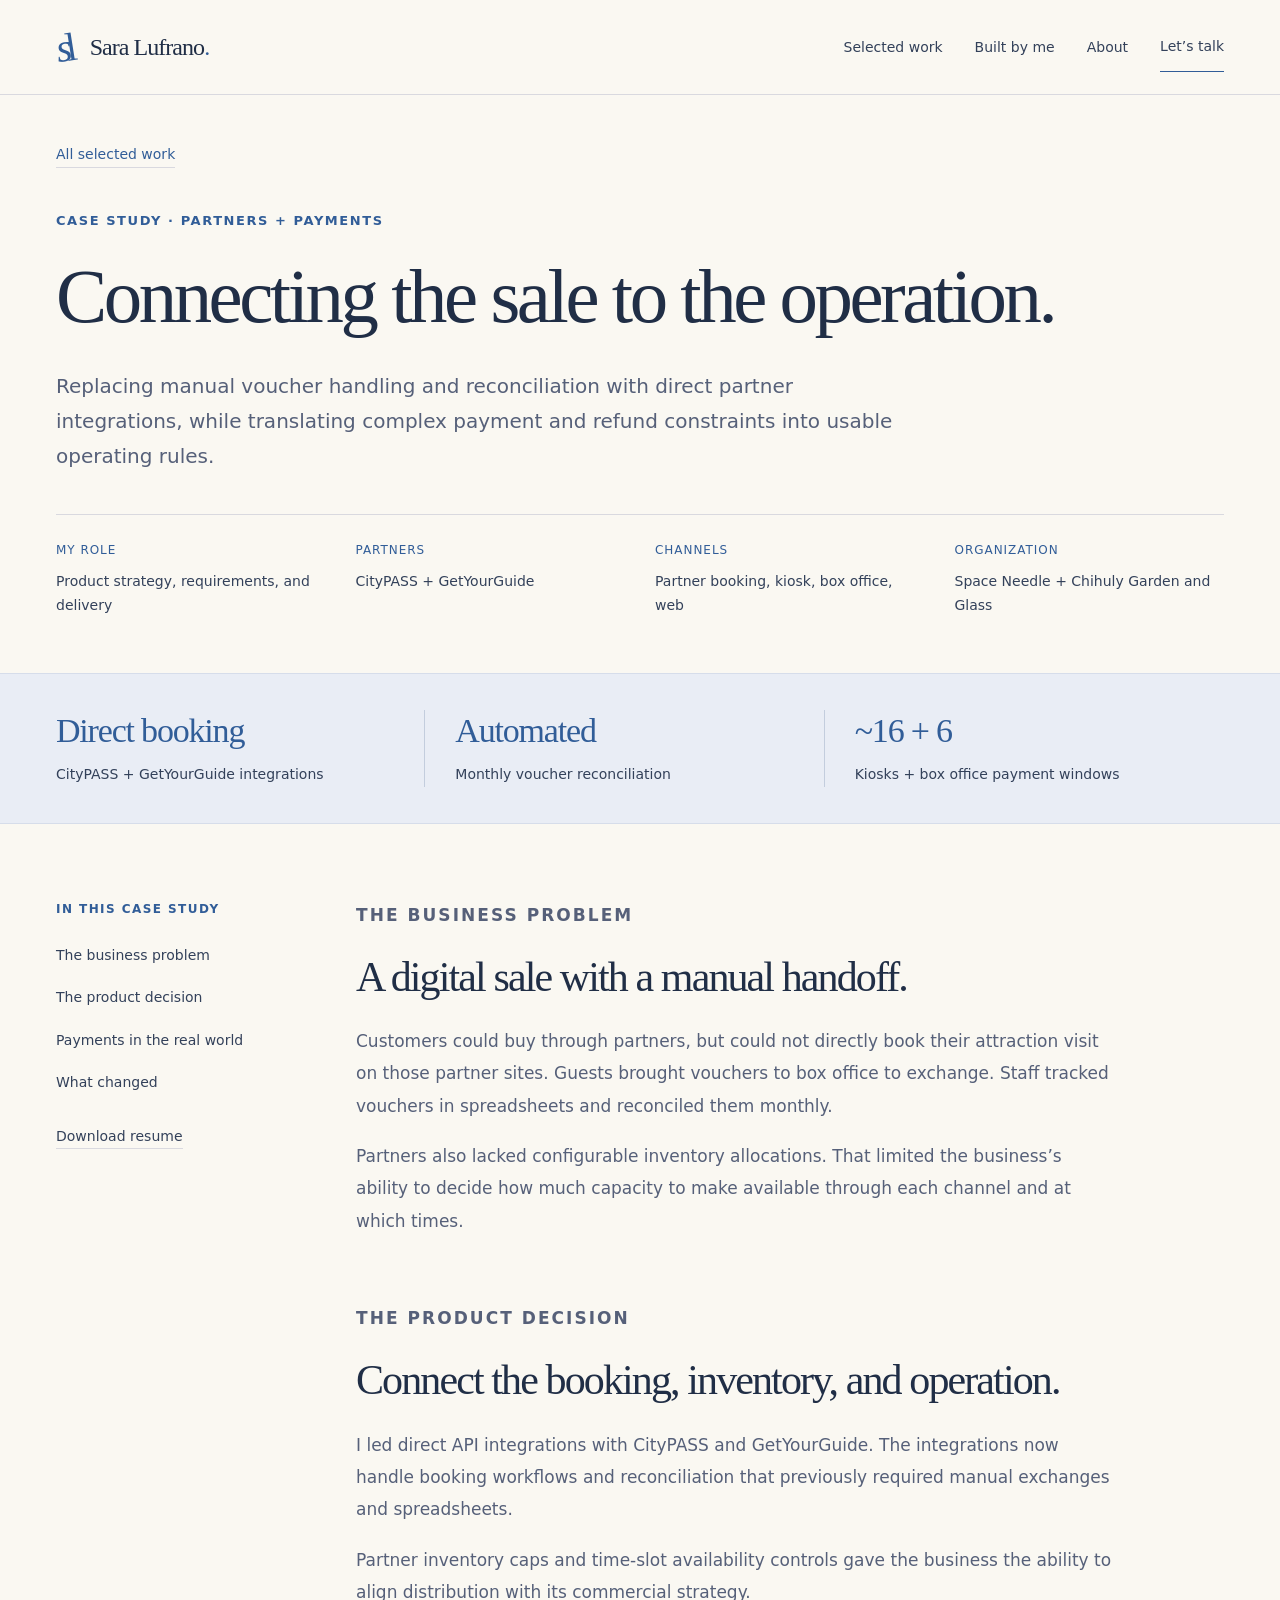
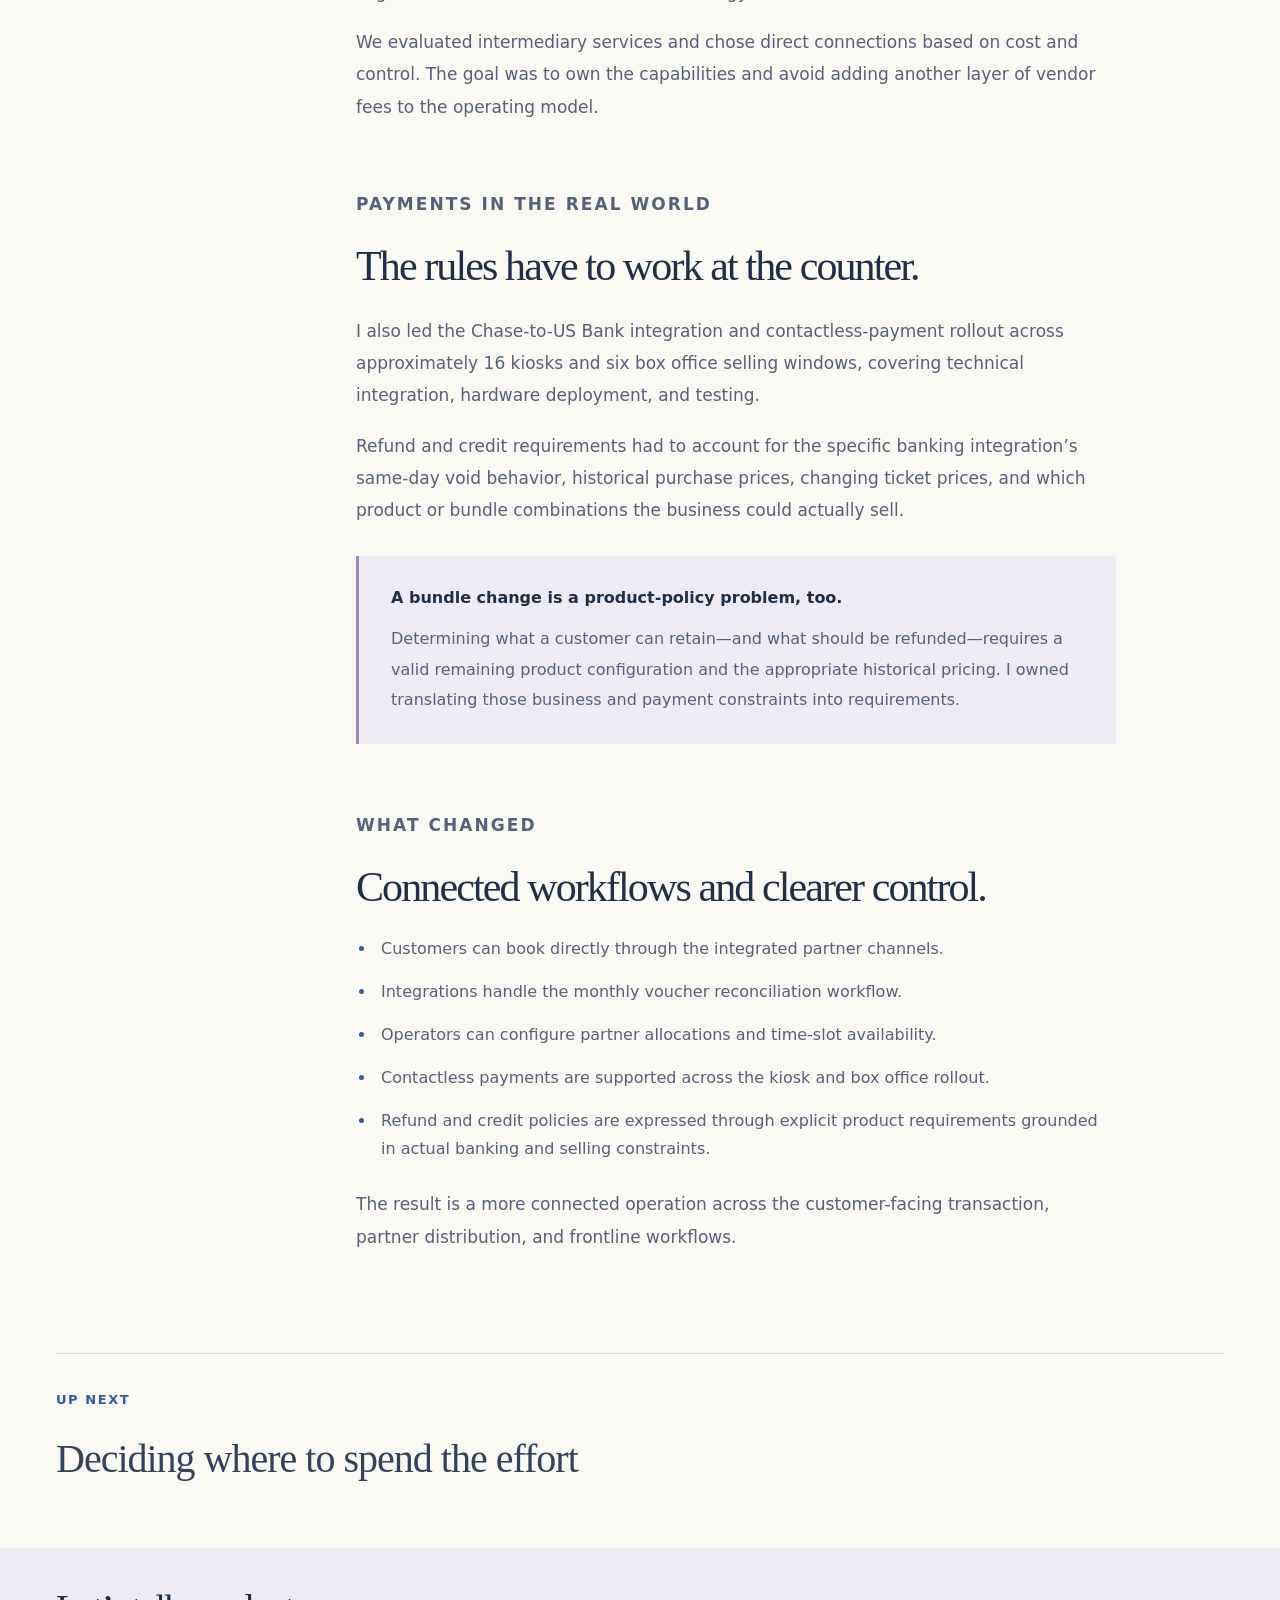
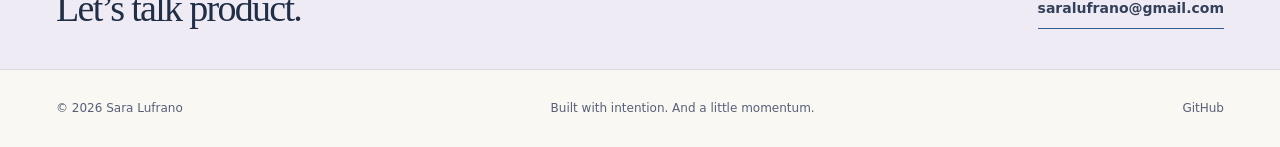
==== commit 0e04f328: "Redesign portfolio with expressive brushwork and stronger product storytelling" ====
--- a/case-studies/connected-commerce.html
+++ b/case-studies/connected-commerce.html
@@ -1,7 +1,7 @@
 <!doctype html>
 <html lang="en"><head>
 <meta charset="utf-8"><meta name="viewport" content="width=device-width, initial-scale=1">
-<meta name="theme-color" content="#173b36">
+<meta name="theme-color" content="#294d80">
 <title>Connecting the sale to the operation. | Sara Lufrano</title>
 <meta name="description" content="Replacing manual voucher handling and reconciliation with direct partner integrations, while translating complex payment and refund constraints into usable operating rules.">
 <link rel="canonical" href="https://saralufrano.github.io/portfolio/case-studies/connected-commerce.html">
@@ -15,12 +15,12 @@
 <a class="skip-link" href="#main">Skip to content</a><header class="site-header"><div class="shell header-inner">
 <a class="wordmark" href="../index.html" aria-label="Sara Lufrano, home"><span class="brand-mark" aria-hidden="true">s<span>l</span></span>Sara Lufrano<span class="wordmark-dot">.</span></a>
 <button class="menu-toggle" type="button" aria-expanded="false" aria-controls="site-nav">Menu <span aria-hidden="true">+</span></button>
-<nav id="site-nav" class="site-nav" aria-label="Main navigation"><a href="../index.html#work">Selected work</a><a href="../index.html#approach">Approach</a><a href="../index.html#about">About</a><a class="nav-contact" href="../index.html#contact">Let’s talk <span aria-hidden="true">↗</span></a></nav>
+<nav id="site-nav" class="site-nav" aria-label="Main navigation"><a href="../index.html#work">Selected work</a><a href="../index.html#built">Built by me</a><a href="../index.html#about">About</a><a class="nav-contact" href="../index.html#contact">Let’s talk </a></nav>
 </div></header><main id="main">
-<section class="shell case-intro"><a class="back-link" href="../index.html#work"><span aria-hidden="true">←</span> All selected work</a><p class="eyebrow">CASE STUDY 02 / PARTNERS + PAYMENTS</p><h1>Connecting the sale to the operation.</h1><p class="case-lede">Replacing manual voucher handling and reconciliation with direct partner integrations, while translating complex payment and refund constraints into usable operating rules.</p><dl class="case-meta"><div><dt>My role</dt><dd>Product strategy, requirements, and delivery</dd></div><div><dt>Partners</dt><dd>CityPASS + GetYourGuide</dd></div><div><dt>Channels</dt><dd>Partner booking, kiosk, box office, web</dd></div><div><dt>Organization</dt><dd>Space Needle + Chihuly Garden and Glass</dd></div></dl></section>
+<section class="shell case-intro"><a class="back-link" href="../index.html#work"> All selected work</a><p class="eyebrow">CASE STUDY · PARTNERS + PAYMENTS</p><h1>Connecting the sale to the operation.</h1><p class="case-lede">Replacing manual voucher handling and reconciliation with direct partner integrations, while translating complex payment and refund constraints into usable operating rules.</p><dl class="case-meta"><div><dt>My role</dt><dd>Product strategy, requirements, and delivery</dd></div><div><dt>Partners</dt><dd>CityPASS + GetYourGuide</dd></div><div><dt>Channels</dt><dd>Partner booking, kiosk, box office, web</dd></div><div><dt>Organization</dt><dd>Space Needle + Chihuly Garden and Glass</dd></div></dl></section>
 <section class="case-outcomes"><div class="shell outcome-grid"><div><strong>Direct booking</strong><span>CityPASS + GetYourGuide integrations</span></div><div><strong>Automated</strong><span>Monthly voucher reconciliation</span></div><div><strong>~16 + 6</strong><span>Kiosks + box office payment windows</span></div></div></section>
-<div class="shell case-layout"><aside class="case-sidebar"><p class="micro">IN THIS CASE STUDY</p><nav aria-label="Case study sections"><a href="#problem">The business problem</a><a href="#integrations">The product decision</a><a href="#payments">Payments in the real world</a><a href="#outcomes">What changed</a></nav><a class="sidebar-resume" href="../assets/Sara-Lufrano-Resume.pdf" download>Download resume <span aria-hidden="true">↓</span></a></aside><div class="case-content"><section id="problem" class="case-section"><p class="eyebrow">01 / THE BUSINESS PROBLEM</p><h2>A digital sale with a manual handoff.</h2><p>Customers could buy through partners, but could not directly book their attraction visit on those partner sites. Guests brought vouchers to box office to exchange. Staff tracked vouchers in spreadsheets and reconciled them monthly.</p><p>Partners also lacked configurable inventory allocations. That limited the business’s ability to decide how much capacity to make available through each channel and at which times.</p></section><section id="integrations" class="case-section"><p class="eyebrow">02 / THE PRODUCT DECISION</p><h2>Connect the booking, inventory, and operation.</h2><p>I led direct API integrations with CityPASS and GetYourGuide. The integrations now handle booking workflows and reconciliation that previously required manual exchanges and spreadsheets.</p><p>Partner inventory caps and time-slot availability controls gave the business the ability to align distribution with its commercial strategy.</p><p>We evaluated intermediary services and chose direct connections based on cost and control. The goal was to own the capabilities and avoid adding another layer of vendor fees to the operating model.</p></section><section id="payments" class="case-section"><p class="eyebrow">03 / PAYMENTS IN THE REAL WORLD</p><h2>The rules have to work at the counter.</h2><p>I also led the Chase-to-US Bank integration and contactless-payment rollout across approximately 16 kiosks and six box office selling windows, covering technical integration, hardware deployment, and testing.</p><p>Refund and credit requirements had to account for the specific banking integration’s same-day void behavior, historical purchase prices, changing ticket prices, and which product or bundle combinations the business could actually sell.</p><div class="case-callout"><strong>A bundle change is a product-policy problem, too.</strong><p>Determining what a customer can retain—and what should be refunded—requires a valid remaining product configuration and the appropriate historical pricing. I owned translating those business and payment constraints into requirements.</p></div></section><section id="outcomes" class="case-section"><p class="eyebrow">04 / WHAT CHANGED</p><h2>Connected workflows and clearer control.</h2><ul class="result-list"><li>Customers can book directly through the integrated partner channels.</li><li>Integrations handle the monthly voucher reconciliation workflow.</li><li>Operators can configure partner allocations and time-slot availability.</li><li>Contactless payments are supported across the kiosk and box office rollout.</li><li>Refund and credit policies are expressed through explicit product requirements grounded in actual banking and selling constraints.</li></ul><p>The result is a more connected operation across the customer-facing transaction, partner distribution, and frontline workflows.</p></section></div></div>
-<section class="shell next-case"><p class="eyebrow">UP NEXT</p><a href="product-decisions.html"><span>Deciding where to spend the effort</span><span aria-hidden="true">↗</span></a></section>
-<section class="case-contact"><div class="shell"><h2>Let’s talk product.</h2><a class="text-link" href="mailto:saralufrano@gmail.com">saralufrano@gmail.com <span aria-hidden="true">↗</span></a></div></section>
-</main><footer class="site-footer"><div class="shell footer-inner"><span>© <span data-year>2026</span> Sara Lufrano</span><span>Product judgment. Practical outcomes.</span><a href="https://github.com/saralufrano" target="_blank" rel="noopener noreferrer">GitHub <span aria-hidden="true">↗</span></a></div></footer>
+<div class="shell case-layout"><aside class="case-sidebar"><p class="micro">IN THIS CASE STUDY</p><nav aria-label="Case study sections"><a href="#problem">The business problem</a><a href="#integrations">The product decision</a><a href="#payments">Payments in the real world</a><a href="#outcomes">What changed</a></nav><a class="sidebar-resume" href="../assets/Sara-Lufrano-Resume.pdf" download>Download resume </a></aside><div class="case-content"><section id="problem" class="case-section"><p class="eyebrow">THE BUSINESS PROBLEM</p><h2>A digital sale with a manual handoff.</h2><p>Customers could buy through partners, but could not directly book their attraction visit on those partner sites. Guests brought vouchers to box office to exchange. Staff tracked vouchers in spreadsheets and reconciled them monthly.</p><p>Partners also lacked configurable inventory allocations. That limited the business’s ability to decide how much capacity to make available through each channel and at which times.</p></section><section id="integrations" class="case-section"><p class="eyebrow">THE PRODUCT DECISION</p><h2>Connect the booking, inventory, and operation.</h2><p>I led direct API integrations with CityPASS and GetYourGuide. The integrations now handle booking workflows and reconciliation that previously required manual exchanges and spreadsheets.</p><p>Partner inventory caps and time-slot availability controls gave the business the ability to align distribution with its commercial strategy.</p><p>We evaluated intermediary services and chose direct connections based on cost and control. The goal was to own the capabilities and avoid adding another layer of vendor fees to the operating model.</p></section><section id="payments" class="case-section"><p class="eyebrow">PAYMENTS IN THE REAL WORLD</p><h2>The rules have to work at the counter.</h2><p>I also led the Chase-to-US Bank integration and contactless-payment rollout across approximately 16 kiosks and six box office selling windows, covering technical integration, hardware deployment, and testing.</p><p>Refund and credit requirements had to account for the specific banking integration’s same-day void behavior, historical purchase prices, changing ticket prices, and which product or bundle combinations the business could actually sell.</p><div class="case-callout"><strong>A bundle change is a product-policy problem, too.</strong><p>Determining what a customer can retain—and what should be refunded—requires a valid remaining product configuration and the appropriate historical pricing. I owned translating those business and payment constraints into requirements.</p></div></section><section id="outcomes" class="case-section"><p class="eyebrow">WHAT CHANGED</p><h2>Connected workflows and clearer control.</h2><ul class="result-list"><li>Customers can book directly through the integrated partner channels.</li><li>Integrations handle the monthly voucher reconciliation workflow.</li><li>Operators can configure partner allocations and time-slot availability.</li><li>Contactless payments are supported across the kiosk and box office rollout.</li><li>Refund and credit policies are expressed through explicit product requirements grounded in actual banking and selling constraints.</li></ul><p>The result is a more connected operation across the customer-facing transaction, partner distribution, and frontline workflows.</p></section></div></div>
+<section class="shell next-case"><p class="eyebrow">UP NEXT</p><a href="product-decisions.html"><span>Deciding where to spend the effort</span></a></section>
+<section class="case-contact"><div class="shell"><h2>Let’s talk product.</h2><a class="text-link" href="mailto:saralufrano@gmail.com">saralufrano@gmail.com </a></div></section>
+</main><footer class="site-footer"><div class="shell footer-inner"><span>© <span data-year>2026</span> Sara Lufrano</span><span>Built with intention. And a little momentum.</span><a href="https://github.com/saralufrano" target="_blank" rel="noopener noreferrer">GitHub </a></div></footer>
 </body></html>
--- a/style.css
+++ b/style.css
@@ -1,91 +1,63 @@
-:root {
-  --paper:#f7f7f2;
-  --white:#fff;
-  --ink:#173b36;
-  --text:#273e37;
-  --muted:#596760;
-  --line:#d8ded5;
-  --mint:#e7eee0;
-  --lime:#d8edc8;
-  --warm:#f2e9db;
-  --clay:#924c34;
-  --serif:Georgia,"Times New Roman",serif;
-  --sans:Inter,"Avenir Next",Avenir,ui-sans-serif,system-ui,-apple-system,BlinkMacSystemFont,"Segoe UI",sans-serif
-}
-* {
-  box-sizing:border-box
-}
-html {
+:root{
+  --paper:#faf8f2;
+  --ink:#202e46;
+  --text:#33415a;
+  --muted:#566079;
+  --blue:#315d98;
+  --line:#d9d9df;
+  --lavender:#eeebf4;
+  --pink:#f5e7eb;
+  --gold:#987438;
+  --serif:'Iowan Old Style','Baskerville','Palatino Linotype',Georgia,serif;
+  --sans:'Avenir Next',Avenir,system-ui,sans-serif}
+
+*{
+  box-sizing:border-box}
+html{
   scroll-behavior:smooth;
-  scroll-padding-top:110px
-}
-body {
+  scroll-padding-top:110px}
+body{
   margin:0;
   background:var(--paper);
   color:var(--text);
-  font-family:var(--sans);
-  font-size:16px;
-  line-height:1.65;
-  -webkit-font-smoothing:antialiased
-}
-a {
+  font:16px/1.75 var(--sans);
+  -webkit-font-smoothing:antialiased}
+a{
   color:inherit;
-  text-decoration:none
-}
-button {
-  font:inherit
-}
-figure,dl,dd {
-  margin:0
-}
-h1,h2,h3,p {
-  margin:0
-}
-h1,h2 {
-  font-family:var(--serif);
+  text-decoration:none}
+button{
+  font:inherit}
+figure,dl,dd,h1,h2,h3,p{
+  margin:0}
+p+p{
+  margin-top:18px}
+h1,h2,h3{
+  color:var(--ink)}
+h1,h2{
+  font:400 64px/1.08 var(--serif);
+  letter-spacing:-.045em}
+h1 em,h2 em{
   font-weight:400;
-  color:var(--ink);
-  letter-spacing:-.045em;
-  line-height:1.08
-}
-h1 em,h2 em {
-  font-weight:400
-}
-p+p {
-  margin-top:18px
-}
-a,button {
-  -webkit-tap-highlight-color:transparent
-}
-a:focus-visible,button:focus-visible {
-  outline:3px solid #b45b3c;
-  outline-offset:5px
-}
-::selection {
-  background:var(--lime);
-  color:var(--ink)
-}
-.shell {
-  width:min(1180px,calc(100% - 96px));
-  margin-inline:auto
-}
-.section {
-  padding-block:108px
-}
-.eyebrow,.micro,.case-label,.career-date {
-  font-size:10px;
-  font-weight:650;
-  letter-spacing:.14em;
-  line-height:1.6
-}
-.eyebrow {
-  color:#4b655a;
-  margin-bottom:24px
-}
-.micro {
-  letter-spacing:.1em
-}
-.skip-link {
+  color:var(--blue)}
+a:focus-visible,button:focus-visible{
+  outline:3px solid var(--blue);
+  outline-offset:6px}
+::selection{
+  background:#ded7eb}
+.shell{
+  width:min(1200px,calc(100% - 112px));
+  margin-inline:auto}
+.section{
+  padding-block:110px}
+.eyebrow,.micro,.case-label,.career-date{
+  font-size:13px;
+  font-weight:600;
+  letter-spacing:.12em;
+  line-height:1.7}
+.eyebrow{
+  color:var(--blue);
+  margin-bottom:24px}
+.skip-link{
   position:fixed;
   top:8px;
   left:12px;
@@ -93,1676 +65,957 @@
   color:white;
   padding:10px 18px;
   z-index:100;
-  transform:translateY(-150%)
-}
-.skip-link:focus {
-  transform:translateY(0)
-}
-.small-line {
+  transform:translateY(-150%)}
+.skip-link:focus{
+  transform:none}
+.site-header{
+  position:sticky;
+  top:0;
+  z-index:30;
+  background:#faf8f2f5;
+  border-bottom:1px solid var(--line)}
+.header-inner{
+  min-height:94px;
+  display:flex;
+  align-items:center;
+  justify-content:space-between;
+  gap:24px;
+  position:relative}
+.wordmark{
+  display:inline-flex;
+  align-items:center;
+  font:24px var(--serif);
+  letter-spacing:-.04em;
+  color:var(--ink);
+  white-space:nowrap}
+.wordmark-dot{
+  color:var(--blue)}
+.brand-mark{
+  display:inline-flex;
+  margin-right:14px;
+  color:var(--blue);
+  font:italic 40px var(--serif);
+  letter-spacing:-.15em;
+  transform:rotate(-9deg);
+  padding-right:5px}
+.brand-mark>span{
+  font-style:normal}
+.site-nav{
+  display:flex;
+  align-items:center;
+  gap:32px;
+  font-size:14px}
+.site-nav>a{
+  padding-block:12px}
+.site-nav>a:hover{
+  color:var(--blue)}
+.site-nav .nav-contact{
+  border-bottom:1px solid var(--blue)}
+.menu-toggle{
+  display:none}
+.hero{
+  position:relative;
+  display:grid;
+  grid-template-columns:1.15fr 1fr;
+  align-items:center;
+  min-height:710px;
+  padding-block:100px 110px;
+  isolation:isolate}
+.hero-copy{
+  z-index:1}
+.hero .eyebrow{
+  font-size:12px;
+  letter-spacing:.13em}
+.small-line{
   display:inline-block;
   vertical-align:middle;
   width:25px;
   height:1px;
-  background:currentColor;
-  margin-right:12px
+  background:var(--blue);
+  margin-right:10px}
+.hero h1{
+  font-size:clamp(68px,7.6vw,108px);
+  line-height:1.02;
+  letter-spacing:-.06em;
+  margin-bottom:30px}
+.hero h1 em{
+  position:relative;
+  white-space:nowrap}
+.hero-description{
+  font-size:18px;
+  line-height:1.8;
+  max-width:470px}
+.hero-actions{
+  display:flex;
+  gap:28px;
+  align-items:center;
+  flex-wrap:wrap;
+  margin-top:30px}
+.button{
+  min-height:48px;
+  padding:12px 24px;
+  display:inline-flex;
+  align-items:center;
+  justify-content:center;
+  border:1px solid transparent;
+  font-size:14px;
+  font-weight:600;
+  transition:background .2s,transform .2s;
+  border-radius:2px}
+.button:hover{
+  transform:translateY(-3px)}
+.button-dark{
+  background:var(--blue);
+  color:white}
+.button-dark:hover{
+  background:var(--ink)}
+.button-light{
+  background:var(--paper);
+  color:var(--ink)}
+.button-outline{
+  border-color:var(--blue)}
+.text-link{
+  display:inline-flex;
+  font-size:14px;
+  font-weight:600;
+  padding-block:8px;
+  border-bottom:1px solid var(--blue)}
+.text-link:hover{
+  color:var(--blue)}
+.hero-location{
+  font-size:13px;
+  margin-top:34px;
+  color:var(--muted)}
+.hero-location>span{
+  display:none}
+.motion-art{
+  position:absolute;
+  right:-56px;
+  top:-25px;
+  width:60%;
+  z-index:0;
+  pointer-events:none}
+.motion-art img{
+  width:100%;
+  height:auto;
+  display:block;
+  animation:brush-drift 12s ease-in-out infinite alternate;
+  transform-origin:60% 45%}
+.motion-art figcaption{
+  font:italic 20px var(--serif);
+  color:var(--blue);
+  transform:rotate(-8deg);
+  position:absolute;
+  bottom:7%;
+  right:14%}
+@keyframes brush-drift{
+  to{
+  transform:translateY(10px) rotate(2deg)}
 }
-.site-header {
-  position:sticky;
-  top:0;
-  z-index:30;
-  background:rgba(247,247,242,.97);
-  border-bottom:1px solid var(--line)
-}
-.header-inner {
-  min-height:86px;
-  display:flex;
-  align-items:center;
+.work-section{
+  border-top:1px solid var(--line)}
+.section-heading{
+  display:flex;
   justify-content:space-between;
-  gap:24px;
-  position:relative
-}
-.wordmark {
-  display:inline-flex;
-  align-items:center;
-  font-weight:650;
+  align-items:flex-end;
+  gap:60px;
+  margin-bottom:55px}
+.section-heading>p{
+  max-width:330px;
+  color:var(--muted)}
+.flagship{
+  display:grid;
+  grid-template-columns:1fr 1fr;
+  gap:70px;
+  align-items:center}
+.flagship-copy{
+  padding:24px 0}
+.case-label{
+  color:var(--blue);
+  font-size:12px;
+  margin-bottom:20px}
+.flagship h3,.panel-copy h3{
+  font:400 43px/1.12 var(--serif);
+  letter-spacing:-.035em;
+  margin-bottom:24px}
+.flagship-copy>p:not(.case-label),.panel-copy>p:not(.case-label){
+  color:var(--muted);
+  font-size:16px}
+.project-facts{
+  margin-block:28px;
+  display:grid;
+  grid-template-columns:1fr 1fr;
+  gap:24px}
+.project-facts dt{
   font-size:17px;
-  letter-spacing:-.035em;
-  white-space:nowrap;
-  color:var(--ink)
-}
-.wordmark-dot {
-  color:#6e9874
-}
-.brand-mark {
-  display:inline-flex;
-  align-items:center;
-  justify-content:center;
-  margin-right:12px;
-  width:34px;
-  height:34px;
-  border-radius:8px;
-  background:var(--ink);
-  color:var(--lime);
-  font:italic 27px var(--serif);
-  letter-spacing:-.12em;
-  padding-right:4px
-}
-.brand-mark>span {
-  font-style:normal
-}
-.site-nav {
-  display:flex;
-  align-items:center;
-  gap:30px;
-  font-size:12px
-}
-.site-nav>a {
-  padding-block:10px;
-  transition:color .18s
-}
-.site-nav>a:hover {
-  color:#497953
-}
-.site-nav .nav-contact {
-  background:var(--ink);
-  color:var(--paper);
-  padding:10px 17px;
-  border-radius:5px
-}
-.nav-contact span {
-  margin-left:13px
-}
-.menu-toggle {
-  display:none
-}
-.hero {
-  display:grid;
-  grid-template-columns:1.3fr 1fr;
-  gap:68px;
-  padding-block:88px 76px;
-  align-items:center
-}
-.hero h1 {
-  font-size:clamp(54px,5.9vw,85px);
-  line-height:1.05;
-  letter-spacing:-.055em;
-  margin-bottom:28px
-}
-.hero-description {
-  font-size:18px;
-  max-width:520px;
+  font-weight:600;
+  color:var(--blue)}
+.project-facts dd{
+  font-size:13px;
   color:var(--muted);
-  line-height:1.75
-}
-.hero-actions {
-  display:flex;
-  gap:27px;
-  align-items:center;
-  flex-wrap:wrap;
-  margin-top:32px
-}
-.button {
-  min-height:48px;
-  padding:12px 20px;
-  display:inline-flex;
-  align-items:center;
-  justify-content:center;
-  gap:30px;
-  border:1px solid transparent;
-  border-radius:5px;
-  font-size:12px;
-  font-weight:600;
-  transition:background .2s,transform .2s
-}
-.button:hover {
-  transform:translateY(-2px)
-}
-.button-dark {
-  background:var(--ink);
-  color:white
-}
-.button-dark:hover {
-  background:#28544a
-}
-.button-outline {
-  border-color:#93a699;
-  background:transparent;
-  white-space:nowrap
-}
-.button-outline:hover {
-  background:var(--mint)
-}
-.button-light {
-  background:var(--lime);
-  color:var(--ink)
-}
-.button-light:hover {
-  background:#e8f7dc
-}
-.text-link {
-  display:inline-flex;
-  align-items:center;
-  gap:20px;
-  font-weight:600;
-  font-size:12px;
-  padding-block:9px;
-  border-bottom:1px solid #83958a
-}
-.text-link span,.contact-link span {
-  display:inline-block;
-  transition:transform .2s
-}
-.text-link:hover span,.contact-link:hover span {
-  transform:translate(2px,-2px)
-}
-.hero-location {
-  font-size:10px;
-  letter-spacing:.035em;
-  color:var(--muted);
-  margin-top:30px
-}
-.hero-location>span {
-  color:#547c53;
-  font-size:15px;
-  margin-right:5px
-}
-.system-art {
-  border:1px solid #cad6c4;
-  border-radius:12px;
-  padding:26px 25px 20px;
+  margin-top:6px}
+.pricing-poster{
   position:relative;
-  background-color:var(--mint);
-  background-image:radial-gradient(#c1cfb8 .7px,transparent .7px);
-  background-size:16px 16px;
+  isolation:isolate;
   overflow:hidden;
-  box-shadow:0 14px 40px -30px #163b3640
-}
-.art-topline {
-  display:flex;
+  display:flex;
+  flex-direction:column;
   justify-content:space-between;
-  align-items:center;
-  gap:10px;
-  margin-bottom:38px
-}
-.art-topline .micro {
-  font-size:8px;
-  letter-spacing:.12em
-}
-.art-cross {
-  font-size:27px;
-  line-height:1;
-  color:#4d7254
-}
-.art-inputs,.art-outputs {
-  display:grid;
-  grid-template-columns:repeat(3,1fr);
-  gap:12px
-}
-.art-inputs span,.art-outputs span {
-  padding:12px 4px;
-  text-align:center;
-  border:1px solid #c2d0b9;
-  background:#f8fbf5;
-  border-radius:4px;
-  font-size:10px;
-  color:var(--ink)
-}
-.art-connector {
-  height:28px;
-  width:70%;
-  margin:auto;
-  display:flex;
-  justify-content:space-between;
-  position:relative;
-  border-bottom:1px solid #8da187
-}
-.art-connector i {
-  height:14px;
-  width:1px;
-  background:#8da187
-}
-.art-connector i:nth-child(2) {
-  height:28px
-}
-.art-connector:after {
-  content:"";
+  background:#e8edf5;
+  color:var(--blue);
+  padding:28px;
+  min-height:480px;
+  transform:rotate(1deg)}
+.pricing-poster:before{
+  content:'';
   position:absolute;
-  width:1px;
-  height:14px;
-  background:#8da187;
-  left:50%;
-  bottom:-14px
-}
-.art-core {
-  margin-top:14px;
-  padding:24px 15px;
-  background:var(--ink);
-  color:white;
-  border-radius:6px;
-  position:relative;
-  text-align:center;
-  box-shadow:0 6px 12px #143b3617
-}
-.art-core strong {
-  display:block;
-  font-size:22px;
-  letter-spacing:-.035em;
-  font-weight:550;
-  margin-top:10px
-}
-.art-core>span {
-  font-size:10px;
-  color:#c7d8cb
-}
-.core-icon {
-  display:grid;
-  grid-template-columns:repeat(2,9px);
-  gap:3px;
-  width:max-content;
-  margin:auto
-}
-.core-icon span {
-  width:9px;
-  height:9px;
-  background:var(--lime);
-  border-radius:1px
-}
-.core-icon span:nth-child(3) {
-  opacity:.4
-}
-.art-connector.bottom {
-  transform:rotate(180deg);
-  margin-top:14px
-}
-.art-outputs {
-  margin-top:0
-}
-.system-art figcaption {
-  margin-top:30px;
-  font-size:8px;
-  letter-spacing:.02em;
-  display:flex;
-  align-items:center;
-  justify-content:center;
-  gap:7px
-}
-.status-dot {
-  height:5px;
-  width:5px;
-  background:#527949;
-  border-radius:50%;
-  flex-shrink:0
-}
-.scope-band {
-  background:#fcfcf8;
-  border-block:1px solid var(--line);
-  padding-block:27px 20px
-}
-.scope-heading {
-  display:flex;
-  align-items:center;
+  inset:-25%;
+  z-index:-1;
+  background:url('assets/brushwork.svg') center/cover;
+  opacity:.6;
+  transform:rotate(40deg)}
+.poster-header,.poster-footer{
+  display:flex;
   justify-content:space-between;
   gap:20px;
-  color:var(--muted);
-  font-size:10px
-}
-.scope-grid {
-  display:grid;
-  grid-template-columns:repeat(4,1fr);
-  margin-block:21px 15px
-}
-.scope-grid>div {
-  border-right:1px solid var(--line);
-  padding-inline:29px
-}
-.scope-grid>div:first-child {
-  padding-left:0
-}
-.scope-grid>div:last-child {
-  border:0
-}
-.scope-grid dt {
-  font:400 42px/1.2 var(--serif);
-  letter-spacing:-.04em;
-  color:var(--ink)
-}
-.scope-grid dd {
-  font-size:10px;
-  margin-top:6px;
-  color:var(--muted)
-}
-.scope-note {
-  font-size:9px;
-  color:var(--muted)
-}
-.section-heading {
-  display:flex;
-  justify-content:space-between;
-  align-items:flex-end;
-  gap:50px;
-  margin-bottom:42px
-}
-.section-heading h2,.about-copy h2 {
-  font-size:60px
-}
-.section-heading>p {
-  font-size:14px;
-  color:var(--muted);
-  max-width:300px;
-  line-height:1.8;
-  padding-bottom:4px
-}
-.flagship {
-  display:grid;
-  grid-template-columns:1.12fr 1fr;
-  border:1px solid var(--line);
-  border-radius:10px;
-  overflow:hidden;
-  background:#fff
-}
-.flagship-copy {
-  padding:45px
-}
-.case-label {
-  font-size:9px;
-  letter-spacing:.12em;
-  margin-bottom:23px;
-  color:#4e6b5a
-}
-.flagship h3 {
-  font:400 36px/1.15 var(--serif);
-  letter-spacing:-.035em;
-  margin-bottom:22px;
-  color:var(--ink)
-}
-.flagship-copy>p:not(.case-label),.panel-copy>p:not(.case-label) {
-  font-size:13px;
-  line-height:1.85;
-  color:var(--muted);
-  max-width:410px
-}
-.project-facts {
-  margin-block:29px;
+  font-size:11px;
+  font-weight:600;
+  letter-spacing:.09em}
+.poster-center{
+  display:flex;
+  flex-direction:column;
+  align-items:center;
+  text-align:center;
+  padding-block:28px}
+.poster-small{
+  font-size:12px;
+  letter-spacing:.14em}
+.old-price{
+  font:40px var(--serif);
+  text-decoration:line-through;
+  text-decoration-thickness:1px;
+  margin-top:12px}
+.poster-transition{
+  font:italic 22px var(--serif);
+  margin-block:8px}
+.poster-center strong{
+  font:italic 68px/1.1 var(--serif);
+  letter-spacing:-.05em}
+.secondary-work{
   display:grid;
   grid-template-columns:1fr 1fr;
-  gap:18px
-}
-.project-facts dt {
-  font-size:13px;
-  font-weight:650;
-  color:var(--ink)
-}
-.project-facts dd {
-  font-size:9px;
-  margin-top:5px;
-  color:var(--muted);
-  max-width:140px
-}
-.pricing-poster {
+  gap:60px;
+  margin-top:80px}
+.work-panel{
+  min-width:0}
+.mini-art{
+  height:240px;
   position:relative;
-  display:flex;
-  flex-direction:column;
-  justify-content:space-between;
-  background:var(--ink);
-  color:var(--lime);
-  padding:28px 30px;
-  background-image:linear-gradient(#d8edc809 1px,transparent 1px),linear-gradient(90deg,#d8edc809 1px,transparent 1px);
-  background-size:30px 30px;
-  min-height:470px
-}
-.poster-header,.poster-footer {
-  display:flex;
-  align-items:center;
-  justify-content:space-between;
-  gap:20px;
-  font-size:8px;
-  letter-spacing:.11em
-}
-.poster-center {
-  display:flex;
-  flex-direction:column;
-  text-align:center;
-  align-items:center;
-  padding-block:27px
-}
-.poster-small {
-  font-size:8px;
-  letter-spacing:.2em;
-  color:#adc5b2;
-  margin-bottom:8px
-}
-.old-price {
-  font:400 36px/1.4 var(--serif);
-  text-decoration:line-through;
-  text-decoration-thickness:1px;
-  color:#aec3b4
-}
-.poster-arrow {
-  font:400 36px/1.4 var(--serif);
-  color:#8aaa90
-}
-.poster-center strong {
-  font:italic 400 63px/1.1 var(--serif);
-  letter-spacing:-.05em
-}
-.poster-symbol {
-  font-size:28px
-}
-.secondary-work {
-  display:grid;
-  grid-template-columns:1fr 1fr;
-  gap:26px;
-  margin-top:26px
-}
-.work-panel {
-  border:1px solid var(--line);
-  border-radius:10px;
-  overflow:hidden;
-  background:#fff
-}
-.mini-art {
-  height:205px;
-  padding:35px 37px
-}
-.integration-art {
+  padding:40px;
+  background:var(--lavender);
+  overflow:hidden}
+.integration-art{
   display:flex;
   align-items:flex-start;
   justify-content:center;
-  gap:22px;
-  flex-wrap:wrap;
-  background:var(--mint);
-  position:relative
-}
-.mini-node {
-  border:1px solid #b2c3aa;
-  background:#f7faf2;
-  font-size:12px;
-  padding:12px 25px;
-  border-radius:5px;
-  position:relative;
-  z-index:1
-}
-.mini-track {
+  gap:20px}
+.mini-node{
+  font-size:15px;
+  padding:10px 20px;
+  border:1px solid #9c94b0;
+  background:#faf8f2;
+  z-index:1}
+.mini-track{
   position:absolute;
   top:80px;
-  left:29%;
-  right:29%;
-  height:35px;
-  border:1px solid #a9bfa0;
-  border-top:0
-}
-.mini-track:after {
-  content:"";
-  height:18px;
+  left:28%;
+  right:28%;
+  height:50px;
+  border:1px solid #9184ac;
+  border-top:0}
+.mini-track:after{
+  content:'';
+  height:20px;
   width:1px;
   position:absolute;
   left:50%;
-  top:34px;
-  background:#a9bfa0
-}
-.integration-art>strong {
-  font:400 26px/1.1 var(--serif);
+  top:49px;
+  background:#9184ac}
+.integration-art>strong{
+  font:italic 30px var(--serif);
   position:absolute;
-  bottom:34px;
-  left:20px;
-  right:20px;
+  bottom:32px;
+  left:16px;
+  right:16px;
   text-align:center;
-  letter-spacing:-.035em
-}
-.judgment-art {
-  display:flex;
-  align-items:center;
-  justify-content:space-between;
-  gap:15px;
-  background:var(--warm)
-}
-.decision-word {
-  font:italic 400 38px/1.15 var(--serif);
-  letter-spacing:-.04em;
-  color:#70472f;
-  text-align:center
-}
-.decision-word>span {
+  color:#554c71}
+.judgment-art{
+  display:flex;
+  align-items:center;
+  justify-content:space-around;
+  gap:16px;
+  background:var(--pink)}
+.decision-word{
+  font:italic 42px/1.15 var(--serif);
+  color:#82566b;
+  text-align:center}
+.decision-word>span{
   display:block;
   margin-top:12px;
-  font:400 9px/1.2 var(--sans);
-  letter-spacing:0;
-  color:#785e4a
-}
-.panel-copy {
-  padding:32px 37px 35px
-}
-.panel-copy h3 {
-  font:400 32px/1.18 var(--serif);
-  letter-spacing:-.03em;
-  margin-bottom:18px;
-  color:var(--ink)
-}
-.panel-copy .text-link {
-  margin-top:18px
-}
-.approach-section {
-  padding-block:100px;
-  background:var(--ink);
-  color:#dce7dd
-}
-.approach-grid {
+  font:14px var(--sans)}
+.panel-copy{
+  padding-block:30px}
+.panel-copy h3{
+  font-size:36px}
+.panel-copy .text-link{
+  margin-top:20px}
+.approach-section{
+  padding-block:95px;
+  background:#eaeef4;
+  border-block:1px solid #d9dfea}
+.approach-grid{
   display:grid;
-  grid-template-columns:1fr 1.12fr;
-  gap:112px
-}
-.approach-section h2 {
-  color:var(--paper);
-  font-size:59px
-}
-.approach-section h2 em {
-  color:var(--lime)
-}
-.approach-section .eyebrow {
-  color:#bbd1be
-}
-.approach-intro {
-  font-size:13px;
-  max-width:345px;
-  color:#c2d2c5;
-  margin-top:28px;
-  line-height:1.9
-}
-.approach-list {
+  grid-template-columns:1fr 1.1fr;
+  gap:100px}
+.approach-intro{
+  max-width:380px;
+  margin-top:28px}
+.approach-list{
   list-style:none;
   padding:0;
-  margin:0
-}
-.approach-list li {
-  display:grid;
-  grid-template-columns:35px 1fr;
-  gap:18px;
-  padding:23px 0;
-  border-bottom:1px solid #ffffff25
-}
-.approach-list li:first-child {
-  padding-top:0
-}
-.approach-list li:last-child {
-  border-bottom:0;
-  padding-bottom:0
-}
-.step-number {
-  font-size:10px;
-  padding-top:6px;
-  color:#b5d0b1
-}
-.approach-list h3 {
-  font:400 25px/1.2 var(--serif);
-  color:#f4f6ef;
-  letter-spacing:-.025em;
-  margin-bottom:10px
-}
-.approach-list p {
-  font-size:12px;
-  color:#c2d2c5;
-  line-height:1.85
-}
-.about-grid {
+  margin:0}
+.approach-list li{
+  padding:24px 0;
+  border-bottom:1px solid #c8d1df}
+.approach-list li:first-child{
+  padding-top:0}
+.approach-list li:last-child{
+  border:0;
+  padding-bottom:0}
+.approach-list h3{
+  font:28px var(--serif);
+  margin-bottom:12px}
+.approach-list p{
+  font-size:16px;
+  color:var(--muted)}
+.about-grid{
   display:grid;
   grid-template-columns:1fr 1fr;
-  gap:130px
-}
-.about-copy>p:not(.eyebrow) {
+  gap:110px}
+.about-copy h2{
+  font-size:54px;
+  margin-bottom:28px}
+.about-copy>p:not(.eyebrow){
+  color:var(--muted)}
+.about-copy .text-link{
+  margin-top:20px}
+.career-label{
+  border-bottom:1px solid var(--line);
+  padding-bottom:14px}
+.career ol{
+  list-style:none;
+  padding:0;
+  margin:0}
+.career li{
+  padding:20px 0;
+  border-bottom:1px solid var(--line)}
+.career-date{
+  font-size:12px;
+  color:var(--muted)}
+.career h3{
+  font-size:18px;
+  margin-top:5px}
+.career li p{
   font-size:14px;
-  line-height:1.9;
   color:var(--muted);
-  max-width:455px
-}
-.about-copy h2 {
-  margin-bottom:30px
-}
-.about-copy .text-link {
-  margin-top:25px
-}
-.career-label {
-  border-bottom:1px solid var(--line);
-  padding-bottom:16px;
-  margin-bottom:4px
-}
-.career ol {
-  padding:0;
-  margin:0;
-  list-style:none
-}
-.career li {
-  padding:19px 0;
-  border-bottom:1px solid var(--line)
-}
-.career li:last-child {
-  border-bottom:0
-}
-.career-date {
-  font-size:9px;
+  margin-top:4px}
+.career li .career-result{
+  font-size:13px;
+  color:var(--blue)}
+.side-project{
+  display:grid;
+  grid-template-columns:1fr 1fr;
+  gap:90px;
+  align-items:center;
+  padding-block:30px 110px}
+.side-project h2{
+  font-size:56px;
+  margin-bottom:28px}
+.side-project p:not(.eyebrow){
+  color:var(--muted)}
+.side-copy .text-link{
+  margin-top:20px}
+.size-art{
+  padding:36px 28px;
+  background:#f0ebdf;
+  transform:rotate(-2deg)}
+.size-note,.size-signature{
+  display:block;
+  text-align:center;
+  font:italic 18px var(--serif);
+  color:#785d35}
+.size-paper{
+  background:var(--paper);
+  margin:22px 0;
+  padding:32px 28px;
+  box-shadow:0 8px 18px #554b3512;
+  transform:rotate(4deg)}
+.size-paper>span{
+  font-size:12px;
+  letter-spacing:.08em}
+.size-paper>strong{
+  display:block;
+  font:38px/1.15 var(--serif);
+  letter-spacing:-.03em;
+  margin:28px 0;
+  color:var(--ink)}
+.size-paper em{
+  font-weight:400;
+  color:#956972}
+.size-ruler{
+  display:flex;
+  justify-content:space-between;
+  border-top:1px solid #a88f63;
+  margin:25px 0 35px}
+.size-ruler i{
+  height:18px;
+  border-left:1px solid #a88f63}
+.size-ruler i:nth-child(2n){
+  height:10px}
+.contact-section{
+  padding-block:100px;
+  background:#253b5e;
+  color:#e4e8f0;
+  position:relative;
+  overflow:hidden;
+  isolation:isolate}
+.contact-section:after{
+  content:'';
+  position:absolute;
+  inset:0 0 0 50%;
+  background:url('assets/brushwork.svg') center/cover;
+  opacity:.14;
+  z-index:-1}
+.contact-section .eyebrow{
+  color:#cbd6ed}
+.contact-section h2{
+  color:var(--paper);
+  font-size:clamp(48px,5.7vw,78px)}
+.contact-section h2 em{
+  color:#d9c6dc}
+.contact-section p:not(.eyebrow){
+  margin-top:24px}
+.contact-actions{
+  display:flex;
+  gap:30px;
+  align-items:center;
+  flex-wrap:wrap;
+  margin-top:30px}
+.contact-link{
+  font-size:14px;
+  border-bottom:1px solid #a6b6cd;
+  padding-block:10px}
+.site-footer{
+  padding-block:28px;
+  border-top:1px solid var(--line)}
+.footer-inner{
+  display:flex;
+  justify-content:space-between;
+  gap:24px;
+  font-size:12px;
+  color:var(--muted)}
+.footer-inner a:hover{
+  text-decoration:underline}
+
+/* Reading layouts share the same palette and generous type as the home page. */
+.case-intro{
+  padding-block:45px 55px;
+  position:relative}
+.back-link{
+  display:inline-block;
+  font-size:14px;
+  color:var(--blue);
+  margin-bottom:42px;
+  border-bottom:1px solid var(--line)}
+.case-intro h1{
+  font-size:clamp(48px,6vw,82px);
+  max-width:1030px}
+.case-lede{
+  font-size:20px;
   color:var(--muted);
-  display:block;
-  margin-bottom:6px;
-  letter-spacing:.1em
-}
-.career h3 {
-  font-size:15px;
-  font-weight:600;
-  color:var(--ink)
-}
-.career li p {
-  font-size:11px;
-  color:var(--muted);
-  line-height:1.7;
-  margin-top:4px
-}
-.career li .career-result {
-  color:#426c45;
-  font-size:10px;
-  margin-top:8px;
-  max-width:330px
-}
-.side-project {
-  padding-block:40px 44px;
-  display:flex;
-  align-items:center;
-  justify-content:space-between;
-  gap:55px;
-  border-top:1px solid var(--line);
-  margin-bottom:90px
-}
-.side-project h2 {
-  font-size:35px;
-  letter-spacing:-.035em
-}
-.side-project .eyebrow {
-  margin-bottom:16px
-}
-.side-project p:not(.eyebrow) {
-  font-size:12px;
-  color:var(--muted);
-  max-width:510px;
-  margin-top:18px;
-  line-height:1.85
-}
-.contact-section {
-  padding:90px 0 96px;
-  background:var(--ink);
-  color:#c8d8cb;
-  position:relative;
-  overflow:hidden
-}
-.contact-inner {
-  position:relative
-}
-.contact-section .eyebrow {
-  color:#bad0bb
-}
-.contact-section h2 {
-  font-size:clamp(45px,5.3vw,72px);
-  color:var(--paper);
-  max-width:850px
-}
-.contact-section h2 em {
-  color:var(--lime)
-}
-.contact-section p:not(.eyebrow) {
-  font-size:14px;
-  margin-top:22px
-}
-.contact-actions {
-  display:flex;
-  align-items:center;
+  max-width:850px;
+  margin-top:30px}
+.case-meta{
+  display:grid;
+  grid-template-columns:repeat(4,1fr);
   gap:30px;
-  flex-wrap:wrap;
-  margin-top:30px
-}
-.contact-link {
-  font-size:12px;
-  color:#e9f0e5;
-  border-bottom:1px solid #829a85;
-  padding-block:10px;
-  display:inline-flex;
-  gap:20px
-}
-.contact-section a:focus-visible,.approach-section a:focus-visible {
-  outline-color:var(--lime)
-}
-.site-footer {
-  padding-block:25px;
-  background:#f1f2eb;
-  border-top:1px solid var(--line)
-}
-.footer-inner {
-  display:flex;
-  justify-content:space-between;
-  gap:20px;
-  align-items:center;
-  font-size:9px;
-  color:var(--muted)
-}
-.footer-inner a:hover {
-  text-decoration:underline
-}
-.case-intro {
-  padding-top:48px;
-  padding-bottom:45px
-}
-.back-link {
-  display:inline-flex;
-  align-items:center;
-  gap:10px;
-  font-size:11px;
-  color:var(--muted);
-  margin-bottom:49px;
-  padding-block:5px
-}
-.back-link:hover {
-  text-decoration:underline
-}
-.case-intro>.eyebrow {
-  margin-bottom:23px
-}
-.case-intro h1 {
-  font-size:clamp(45px,5.3vw,74px);
-  max-width:1030px;
-  line-height:1.08;
-  letter-spacing:-.045em
-}
-.case-lede {
-  font-size:18px;
-  line-height:1.8;
-  color:var(--muted);
-  max-width:830px;
-  margin-top:28px
-}
-.case-meta {
-  display:grid;
-  grid-template-columns:1.2fr 1fr .8fr 1.3fr;
-  gap:28px;
   border-top:1px solid var(--line);
   margin-top:40px;
-  padding-top:24px
-}
-.case-meta dt {
-  font-size:9px;
-  letter-spacing:.09em;
+  padding-top:25px}
+.case-meta dt{
+  font-size:12px;
+  letter-spacing:.08em;
   text-transform:uppercase;
-  color:var(--muted);
-  margin-bottom:8px
-}
-.case-meta dd {
-  font-size:11px;
-  color:var(--ink);
-  font-weight:550;
-  line-height:1.8
-}
-.case-outcomes {
-  background:var(--mint);
-  border-block:1px solid #d2dfc9;
-  padding-block:31px
-}
-.outcome-grid {
+  color:var(--blue);
+  margin-bottom:8px}
+.case-meta dd{
+  font-size:14px}
+.case-outcomes{
+  background:#e9edf5;
+  padding-block:36px;
+  border-block:1px solid #d6ddea}
+.outcome-grid{
   display:grid;
   grid-template-columns:repeat(3,1fr);
-  gap:30px
+  gap:30px}
+.outcome-grid>div{
+  display:flex;
+  flex-direction:column;
+  border-right:1px solid #c3cddd;
+  padding-right:24px}
+.outcome-grid>div:last-child{
+  border:0}
+.outcome-grid strong{
+  font:34px/1.25 var(--serif);
+  letter-spacing:-.035em;
+  color:var(--blue)}
+.outcome-grid span{
+  font-size:14px;
+  margin-top:10px}
+.case-layout{
+  display:grid;
+  grid-template-columns:210px 1fr;
+  gap:90px;
+  padding-block:75px 35px;
+  align-items:start}
+.case-sidebar{
+  position:sticky;
+  top:125px}
+.case-sidebar .micro{
+  font-size:12px;
+  color:var(--blue)}
+.case-sidebar nav{
+  display:flex;
+  flex-direction:column;
+  margin-top:15px}
+.case-sidebar nav a{
+  font-size:14px;
+  padding-block:9px}
+.case-sidebar nav a:hover{
+  text-decoration:underline}
+.sidebar-resume{
+  display:inline-block;
+  font-size:14px;
+  margin-top:20px;
+  border-bottom:1px solid var(--line)}
+.case-content{
+  max-width:760px;
+  min-width:0}
+.case-section{
+  margin-bottom:65px;
+  scroll-margin-top:125px}
+.case-section h2{
+  font-size:42px;
+  margin-bottom:25px}
+.case-section p{
+  font-size:17px;
+  line-height:1.9;
+  color:var(--muted)}
+.case-section strong{
+  color:var(--ink)}
+.case-callout{
+  padding:28px 32px;
+  background:var(--lavender);
+  border-left:3px solid #9b8bb6;
+  margin-top:30px}
+.case-callout>strong{
+  display:block;
+  margin-bottom:12px}
+.case-callout p{
+  font-size:16px;
+  margin:0}
+.case-timeline{
+  list-style:none;
+  padding:0 0 0 24px;
+  border-left:1px solid #9aaaca;
+  margin-block:30px}
+.case-timeline li{
+  padding-bottom:25px}
+.case-timeline li:last-child{
+  padding-bottom:0}
+.case-timeline strong,.case-timeline span{
+  display:block}
+.case-timeline span{
+  color:var(--muted);
+  margin-top:8px}
+.result-list{
+  padding-left:20px;
+  margin-block:25px}
+.result-list li{
+  padding-left:5px;
+  margin-bottom:15px;
+  color:var(--muted)}
+.result-list li::marker{
+  color:var(--blue)}
+.next-case{
+  padding-block:35px 65px;
+  border-top:1px solid var(--line)}
+.next-case>a{
+  font:40px/1.2 var(--serif);
+  letter-spacing:-.025em}
+.next-case>a:hover{
+  color:var(--blue)}
+.case-contact{
+  background:var(--lavender);
+  padding-block:40px}
+.case-contact>.shell{
+  display:flex;
+  justify-content:space-between;
+  align-items:center;
+  gap:30px}
+.case-contact h2{
+  font-size:38px}
+
+@media(min-width:1500px){
+  .hero{
+  min-height:780px}
+.motion-art{
+  right:-80px;
+  width:65%;
+  top:-35px}
 }
-.outcome-grid>div {
-  border-right:1px solid #becfb4;
-  padding-right:30px;
-  display:flex;
-  flex-direction:column
+
+@media(max-width:1050px){
+  .shell{
+  width:calc(100% - 64px)}
+.site-nav{
+  gap:22px}
+.hero{
+  min-height:670px}
+.hero h1{
+  font-size:80px}
+.motion-art{
+  right:-32px;
+  top:60px;
+  width:58%;
+  opacity:.7}
+.hero-description{
+  max-width:440px}
+.hero-copy{
+  grid-column:1/-1}
+.hero h1{
+  max-width:620px}
+.flagship{
+  gap:35px}
+.flagship h3{
+  font-size:37px}
+.pricing-poster{
+  min-height:450px}
+.poster-header{
+  font-size:10px}
+.secondary-work{
+  gap:35px}
+.approach-grid,.about-grid{
+  gap:55px}
+.side-project{
+  gap:50px}
+.mini-art{
+  padding-inline:22px}
+.decision-word{
+  font-size:36px}
+.case-layout{
+  gap:40px;
+  grid-template-columns:185px 1fr}
+.case-meta{
+  gap:20px}
 }
-.outcome-grid>div:last-child {
-  border:0
+
+@media(max-width:760px){
+  html{
+  scroll-padding-top:94px}
+.shell{
+  width:calc(100% - 44px)}
+.header-inner{
+  min-height:78px;
+  flex-wrap:wrap;
+  padding-block:12px;
+  gap:0}
+.wordmark{
+  font-size:21px}
+.brand-mark{
+  font-size:34px}
+.js .menu-toggle{
+  display:inline-flex;
+  gap:15px;
+  align-items:center;
+  border:1px solid var(--line);
+  color:var(--ink);
+  background:transparent;
+  padding:8px 12px;
+  min-height:44px;
+  font-size:14px}
+.menu-toggle[aria-expanded=true]>span{
+  transform:rotate(45deg)}
+.site-nav{
+  width:100%;
+  flex-wrap:wrap;
+  font-size:14px;
+  gap:18px;
+  padding-top:15px}
+.js .site-nav{
+  display:none;
+  position:absolute;
+  top:100%;
+  left:-22px;
+  width:calc(100% + 44px);
+  padding:12px 22px 22px;
+  flex-direction:column;
+  align-items:stretch;
+  gap:2px;
+  background:var(--paper);
+  border-bottom:1px solid var(--line)}
+.js .site-nav.is-open{
+  display:flex}
+.js .site-nav>a{
+  padding:12px 8px}
+.hero{
+  display:block;
+  min-height:0;
+  padding-block:60px 30px}
+.hero h1{
+  font-size:clamp(58px,11vw,82px)}
+.hero .eyebrow{
+  font-size:11px;
+  letter-spacing:.08em}
+.hero-description{
+  font-size:17px;
+  max-width:510px}
+.hero-copy{
+  position:relative}
+.hero-actions{
+  gap:20px}
+.hero-location{
+  font-size:12px}
+.motion-art{
+  position:relative;
+  right:auto;
+  top:auto;
+  width:100%;
+  height:350px;
+  margin-top:10px;
+  opacity:1;
+  overflow:hidden}
+.motion-art img{
+  position:absolute;
+  width:115%;
+  height:auto;
+  left:-5%;
+  top:-55px}
+.motion-art figcaption{
+  bottom:12%;
+  right:8%;
+  font-size:18px}
+.section{
+  padding-block:65px}
+.section-heading{
+  flex-direction:column;
+  align-items:flex-start;
+  gap:25px;
+  margin-bottom:35px}
+h2{
+  font-size:50px}
+.section-heading>p{
+  max-width:450px}
+.flagship{
+  grid-template-columns:1fr;
+  gap:30px}
+.flagship-copy{
+  padding:0}
+.flagship h3{
+  font-size:39px}
+.pricing-poster{
+  min-height:390px;
+  transform:none}
+.poster-header{
+  font-size:11px}
+.project-facts{
+  gap:18px}
+.project-facts dt{
+  font-size:16px}
+.secondary-work{
+  grid-template-columns:1fr;
+  gap:40px;
+  margin-top:55px}
+.mini-art{
+  height:220px}
+.panel-copy h3{
+  font-size:36px}
+.panel-copy{
+  padding-bottom:0}
+.approach-section{
+  padding-block:65px}
+.approach-grid,.about-grid{
+  grid-template-columns:1fr;
+  gap:45px}
+.approach-intro{
+  max-width:500px}
+.about-copy h2{
+  font-size:48px}
+.side-project{
+  grid-template-columns:1fr;
+  gap:45px;
+  padding-block:10px 70px}
+.side-project h2{
+  font-size:49px}
+.size-art{
+  max-width:500px}
+.contact-section{
+  padding-block:70px}
+.contact-section h2{
+  font-size:49px}
+.contact-section:after{
+  left:20%}
+.footer-inner{
+  flex-wrap:wrap;
+  gap:12px 20px}
+.footer-inner>span:nth-child(2){
+  order:3;
+  width:100%}
+.case-intro{
+  padding-block:30px 35px}
+.back-link{
+  margin-bottom:35px}
+.case-intro h1{
+  font-size:48px}
+.case-lede{
+  font-size:18px}
+.case-meta{
+  grid-template-columns:1fr 1fr;
+  gap:25px 20px}
+.outcome-grid{
+  grid-template-columns:1fr;
+  gap:20px}
+.outcome-grid>div{
+  border-right:0;
+  border-bottom:1px solid #c3cddd;
+  padding-bottom:20px}
+.outcome-grid>div:last-child{
+  padding-bottom:0}
+.case-layout{
+  grid-template-columns:1fr;
+  gap:35px;
+  padding-block:35px 10px}
+.case-sidebar{
+  position:static;
+  border-bottom:1px solid var(--line);
+  padding-bottom:20px}
+.case-sidebar nav{
+  flex-direction:row;
+  flex-wrap:wrap;
+  gap:0 24px}
+.sidebar-resume{
+  display:none}
+.case-section{
+  margin-bottom:45px;
+  scroll-margin-top:110px}
+.case-section h2{
+  font-size:35px}
+.case-section p{
+  font-size:16px}
+.case-callout{
+  padding:24px}
+.next-case>a{
+  font-size:33px}
+.case-contact>.shell{
+  flex-direction:column;
+  align-items:flex-start;
+  gap:20px}
+.case-contact h2{
+  font-size:34px}
 }
-.outcome-grid strong {
-  font:400 31px/1.3 var(--serif);
-  letter-spacing:-.04em;
-  color:var(--ink)
+
+@media(max-width:370px){
+  .shell{
+  width:calc(100% - 36px)}
+.hero h1{
+  font-size:55px}
+.small-line{
+  width:14px;
+  margin-right:5px}
+.hero .eyebrow{
+  font-size:10px}
+.motion-art{
+  height:290px}
+.decision-word{
+  font-size:30px}
+.mini-node{
+  padding-inline:14px}
+.project-facts{
+  grid-template-columns:1fr}
+.case-intro h1{
+  font-size:41px}
+.size-paper{
+  padding:24px 18px}
+.size-paper>strong{
+  font-size:33px}
 }
-.outcome-grid span {
-  font-size:10px;
-  color:var(--muted);
-  margin-top:7px
+
+@media(prefers-reduced-motion:reduce){
+  html{
+  scroll-behavior:auto}
+*,*:before,*:after{
+  transition:none!important;
+  animation:none!important}
 }
-.case-layout {
+
+@media print{
+  body{
+  background:white;
+  color:#111}
+.site-header,.site-footer,.hero-actions,.motion-art,.case-sidebar,.next-case,.case-contact,.contact-section,.pricing-poster,.mini-art,.size-art{
+  display:none}
+.shell{
+  width:100%}
+.section,.hero,.case-intro,.case-layout{
+  padding-block:20px}
+.hero,.about-grid,.approach-grid,.case-layout,.flagship,.secondary-work,.side-project{
+  display:block}
+.approach-section,.case-outcomes{
+  background:white}
+.case-section{
+  break-inside:avoid-page}
+.work-panel{
+  margin-top:25px}
+h1,.hero h1{
+  font-size:44px}
+h2{
+  font-size:32px}
+}
+
+
+.pricing-note{
   display:grid;
-  grid-template-columns:205px 1fr;
-  gap:85px;
-  padding-block:80px 40px;
-  align-items:start
+  grid-template-columns:1fr 1fr;
+  gap:70px;
+  border-block:1px solid var(--line);
+  padding-block:35px;
+  margin-top:55px}
+.pricing-note .case-label{
+  margin-bottom:14px}
+.pricing-note h3{
+  font:30px/1.25 var(--serif);
+  letter-spacing:-.025em}
+.pricing-note h3 em{
+  color:var(--blue);
+  font-weight:400}
+.pricing-note p:not(.case-label){
+  font-size:16px;
+  color:var(--muted)}
+.pricing-note .text-link{
+  margin-top:14px}
+@media(max-width:760px){
+  .pricing-note{
+  grid-template-columns:1fr;
+  gap:24px;
+  margin-top:40px}
 }
-.case-sidebar {
-  position:sticky;
-  top:125px
-}
-.case-sidebar>.micro {
-  font-size:9px;
-  color:var(--muted)
-}
-.case-sidebar nav {
-  margin-top:15px;
-  display:flex;
-  flex-direction:column
-}
-.case-sidebar nav a {
-  font-size:11px;
-  padding-block:9px;
-  color:var(--muted)
-}
-.case-sidebar nav a:hover {
-  color:var(--ink);
-  text-decoration:underline
-}
-.sidebar-resume {
-  display:inline-flex;
-  gap:20px;
-  margin-top:25px;
-  border-bottom:1px solid #a4b3a3;
-  padding-block:8px;
-  font-size:10px
-}
-.case-content {
-  max-width:760px
-}
-.case-section {
-  margin-bottom:65px;
-  scroll-margin-top:116px
-}
-.case-section:last-child {
-  margin-bottom:35px
-}
-.case-section>.eyebrow {
-  margin-bottom:17px;
-  font-size:9px
-}
-.case-section h2 {
-  font-size:39px;
-  line-height:1.15;
-  letter-spacing:-.035em;
-  margin-bottom:24px
-}
-.case-section p {
-  font-size:15px;
-  line-height:1.95;
-  color:var(--muted)
-}
-.case-section strong {
-  color:var(--ink);
-  font-weight:600
-}
-.case-callout {
-  padding:26px 30px;
-  background:var(--mint);
-  border-left:3px solid #5f7d54;
-  margin-top:28px
-}
-.case-callout>strong {
-  display:block;
-  font-size:15px;
-  margin-bottom:10px;
-  line-height:1.6
-}
-.case-callout p {
-  font-size:13px;
-  line-height:1.85;
-  margin:0
-}
-.case-timeline {
-  list-style:none;
-  padding:0;
-  margin:30px 0;
-  border-left:1px solid #afc2a8
-}
-.case-timeline li {
-  padding:0 0 25px 24px;
-  position:relative
-}
-.case-timeline li:last-child {
-  padding-bottom:0
-}
-.case-timeline li:before {
-  content:"";
-  position:absolute;
-  top:5px;
-  left:-4px;
-  width:7px;
-  height:7px;
-  border-radius:50%;
-  background:#5e7b53;
-  outline:5px solid var(--paper)
-}
-.case-timeline strong {
-  font-size:14px;
-  display:block;
-  margin-bottom:8px
-}
-.case-timeline span {
-  font-size:13px;
-  line-height:1.85;
-  display:block;
-  color:var(--muted)
-}
-.result-list {
-  padding-left:21px;
-  margin:25px 0
-}
-.result-list li {
-  font-size:14px;
-  line-height:1.9;
-  padding-left:6px;
-  margin-bottom:13px;
-  color:var(--muted)
-}
-.result-list li::marker {
-  color:#5a7a52
-}
-.next-case {
-  border-top:1px solid var(--line);
-  padding-top:35px;
-  padding-bottom:65px
-}
-.next-case .eyebrow {
-  margin-bottom:15px
-}
-.next-case>a {
-  display:flex;
-  justify-content:space-between;
-  align-items:center;
-  gap:30px;
-  font:400 39px/1.2 var(--serif);
-  color:var(--ink);
-  letter-spacing:-.035em
-}
-.next-case>a span:last-child {
-  font-family:var(--sans);
-  font-size:42px
-}
-.next-case>a:hover span:first-child {
-  text-decoration:underline;
-  text-decoration-thickness:1px;
-  text-underline-offset:5px
-}
-.case-contact {
-  padding-block:45px;
-  background:var(--mint)
-}
-.case-contact>.shell {
-  display:flex;
-  align-items:center;
-  justify-content:space-between;
-  gap:30px
-}
-.case-contact h2 {
-  font-size:34px
-}
-@media(min-width:1600px) {
-  .shell {
-    width:min(1260px,calc(100% - 128px))
-  }
-  .hero {
-    padding-block:100px 90px;
-    gap:100px
-  }
-  .hero h1 {
-    font-size:91px
-  }
-  .system-art {
-    padding:35px 30px 27px
-  }
-  .art-core {
-    padding-block:30px
-  }
-}
-@media(max-width:1100px) {
-  .shell {
-    width:calc(100% - 64px)
-  }
-  .hero {
-    gap:40px;
-    padding-block:65px
-  }
-  .hero h1 {
-    font-size:clamp(50px,6vw,67px)
-  }
-  .hero-description {
-    font-size:16px
-  }
-  .system-art {
-    padding:22px 18px 18px
-  }
-  .art-topline {
-    margin-bottom:28px
-  }
-  .hero-actions {
-    gap:18px
-  }
-  .hero-actions .button {
-    gap:20px
-  }
-  .hero-actions .text-link {
-    font-size:11px;
-    gap:12px
-  }
-  .scope-grid>div {
-    padding-inline:18px
-  }
-  .scope-grid dt {
-    font-size:37px
-  }
-  .flagship-copy {
-    padding:35px
-  }
-  .flagship h3 {
-    font-size:32px
-  }
-  .pricing-poster {
-    min-height:470px
-  }
-  .poster-center strong {
-    font-size:56px
-  }
-  .approach-grid {
-    gap:65px
-  }
-  .approach-section h2 {
-    font-size:53px
-  }
-  .about-grid {
-    gap:75px
-  }
-  .mini-art {
-    padding-inline:25px
-  }
-  .mini-node {
-    padding-inline:20px
-  }
-  .panel-copy {
-    padding:29px
-  }
-  .decision-word {
-    font-size:34px
-  }
-  .section-heading h2,.about-copy h2 {
-    font-size:54px
-  }
-  .case-layout {
-    gap:50px;
-    grid-template-columns:175px 1fr
-  }
-  .case-meta {
-    gap:20px
-  }
-  .outcome-grid strong {
-    font-size:28px
-  }
-}
-@media(max-width:760px) {
-  html {
-    scroll-padding-top:95px
-  }
-  .shell {
-    width:calc(100% - 44px)
-  }
-  .header-inner {
-    min-height:74px;
-    flex-wrap:wrap;
-    gap:0;
-    padding-block:15px
-  }
-  .wordmark {
-    font-size:16px
-  }
-  .brand-mark {
-    width:31px;
-    height:31px;
-    font-size:25px
-  }
-  .js .menu-toggle {
-    display:inline-flex;
-    align-items:center;
-    gap:15px;
-    background:none;
-    border:1px solid #b4c1b2;
-    border-radius:4px;
-    padding:8px 12px;
-    min-height:42px;
-    font-size:11px;
-    color:var(--ink)
-  }
-  .menu-toggle>span {
-    font-size:18px;
-    line-height:1
-  }
-  .menu-toggle[aria-expanded=true]>span {
-    transform:rotate(45deg)
-  }
-  .site-nav {
-    gap:18px;
-    font-size:11px;
-    width:100%;
-    flex-wrap:wrap;
-    padding-top:15px
-  }
-  .site-nav .nav-contact {
-    padding:8px 12px
-  }
-  .js .site-nav {
-    display:none;
-    position:absolute;
-    top:100%;
-    left:-22px;
-    width:calc(100% + 44px);
-    padding:10px 22px 22px;
-    flex-direction:column;
-    align-items:stretch;
-    gap:3px;
-    border-bottom:1px solid var(--line);
-    background:var(--paper);
-    box-shadow:0 14px 15px -15px #173b3640
-  }
-  .js .site-nav.is-open {
-    display:flex
-  }
-  .js .site-nav>a {
-    padding:12px 8px
-  }
-  .js .site-nav .nav-contact {
-    padding:12px 15px;
-    margin-top:5px;
-    width:max-content
-  }
-  .hero {
-    grid-template-columns:1fr;
-    gap:40px;
-    padding-top:52px;
-    padding-bottom:48px
-  }
-  .hero h1 {
-    font-size:clamp(46px,9.7vw,70px);
-    margin-bottom:24px
-  }
-  .hero .eyebrow {
-    font-size:9px;
-    margin-bottom:22px
-  }
-  .hero-description {
-    font-size:17px;
-    line-height:1.75;
-    max-width:530px
-  }
-  .hero-actions {
-    margin-top:26px;
-    gap:24px
-  }
-  .hero-actions .button {
-    font-size:12px
-  }
-  .hero-actions .text-link {
-    font-size:12px
-  }
-  .hero-location {
-    margin-top:22px
-  }
-  .system-art {
-    width:100%;
-    max-width:520px;
-    justify-self:center;
-    padding:24px 24px 20px
-  }
-  .art-topline {
-    margin-bottom:27px
-  }
-  .art-core {
-    padding-block:20px
-  }
-  .system-art figcaption {
-    margin-top:23px
-  }
-  .scope-heading {
-    align-items:flex-start;
-    flex-direction:column;
-    gap:6px
-  }
-  .scope-grid {
-    grid-template-columns:1fr 1fr;
-    gap:23px 0;
-    margin-top:22px
-  }
-  .scope-grid>div {
-    padding-inline:20px
-  }
-  .scope-grid>div:nth-child(odd) {
-    padding-left:0;
-    border-right:1px solid var(--line)
-  }
-  .scope-grid>div:nth-child(even) {
-    border:0
-  }
-  .scope-grid dt {
-    font-size:38px
-  }
-  .scope-grid dd {
-    font-size:9px;
-    max-width:160px
-  }
-  .scope-note {
-    font-size:8px;
-    max-width:290px
-  }
-  .scope-band {
-    padding-block:25px
-  }
-  .section {
-    padding-block:65px
-  }
-  .section-heading {
-    flex-direction:column;
-    align-items:flex-start;
-    gap:22px;
-    margin-bottom:30px
-  }
-  .section-heading h2,.about-copy h2 {
-    font-size:49px
-  }
-  .section-heading>p {
-    font-size:13px;
-    max-width:400px
-  }
-  .flagship {
-    grid-template-columns:1fr
-  }
-  .flagship-copy {
-    padding:30px
-  }
-  .flagship h3 {
-    font-size:34px
-  }
-  .flagship-copy>p:not(.case-label) {
-    font-size:13px
-  }
-  .project-facts {
-    margin-block:25px;
-    gap:20px
-  }
-  .project-facts dt {
-    font-size:12px
-  }
-  .pricing-poster {
-    min-height:335px;
-    padding:23px 25px
-  }
-  .poster-center {
-    padding-block:25px
-  }
-  .poster-center strong {
-    font-size:59px
-  }
-  .old-price {
-    font-size:30px
-  }
-  .poster-arrow {
-    font-size:28px;
-    line-height:1.1
-  }
-  .poster-small {
-    margin-bottom:4px
-  }
-  .secondary-work {
-    grid-template-columns:1fr;
-    gap:25px;
-    margin-top:25px
-  }
-  .mini-art {
-    height:190px;
-    padding:30px
-  }
-  .mini-track {
-    top:76px
-  }
-  .mini-node {
-    padding:11px 25px
-  }
-  .integration-art>strong {
-    font-size:27px;
-    bottom:28px
-  }
-  .judgment-art {
-    justify-content:space-around
-  }
-  .decision-word {
-    font-size:38px
-  }
-  .panel-copy {
-    padding:29px 30px 31px
-  }
-  .panel-copy h3 {
-    font-size:33px
-  }
-  .approach-section {
-    padding-block:65px
-  }
-  .approach-grid {
-    grid-template-columns:1fr;
-    gap:42px
-  }
-  .approach-section h2 {
-    font-size:49px
-  }
-  .approach-intro {
-    font-size:13px;
-    max-width:450px;
-    margin-top:23px
-  }
-  .approach-list li {
-    padding-block:23px;
-    gap:15px;
-    grid-template-columns:26px 1fr
-  }
-  .approach-list h3 {
-    font-size:25px
-  }
-  .approach-list p {
-    font-size:12px
-  }
-  .about-grid {
-    grid-template-columns:1fr;
-    gap:45px
-  }
-  .about-copy>p:not(.eyebrow) {
-    font-size:14px;
-    max-width:520px
-  }
-  .career-label {
-    padding-bottom:14px
-  }
-  .career li {
-    padding-block:18px
-  }
-  .career h3 {
-    font-size:16px
-  }
-  .career li p {
-    font-size:12px
-  }
-  .side-project {
-    flex-direction:column;
-    align-items:flex-start;
-    gap:25px;
-    padding-top:33px;
-    margin-bottom:60px
-  }
-  .side-project h2 {
-    font-size:35px
-  }
-  .side-project p:not(.eyebrow) {
-    font-size:13px
-  }
-  .contact-section {
-    padding-block:64px
-  }
-  .contact-section h2 {
-    font-size:48px
-  }
-  .contact-section p:not(.eyebrow) {
-    font-size:13px
-  }
-  .contact-actions {
-    gap:24px
-  }
-  .footer-inner {
-    font-size:9px;
-    flex-wrap:wrap;
-    gap:12px
-  }
-  .footer-inner>span:nth-child(2) {
-    order:3;
-    width:100%
-  }
-  .case-intro {
-    padding-top:30px;
-    padding-bottom:32px
-  }
-  .back-link {
-    margin-bottom:35px
-  }
-  .case-intro h1 {
-    font-size:45px;
-    line-height:1.12
-  }
-  .case-lede {
-    font-size:16px;
-    line-height:1.85;
-    margin-top:22px
-  }
-  .case-meta {
-    grid-template-columns:1fr 1fr;
-    gap:23px 18px;
-    margin-top:30px;
-    padding-top:24px
-  }
-  .case-meta dd {
-    font-size:11px
-  }
-  .case-meta dt {
-    font-size:8px
-  }
-  .case-outcomes {
-    padding-block:28px
-  }
-  .outcome-grid {
-    grid-template-columns:1fr;
-    gap:20px
-  }
-  .outcome-grid>div {
-    padding:0 0 20px;
-    border-right:0;
-    border-bottom:1px solid #becfb4
-  }
-  .outcome-grid>div:last-child {
-    padding-bottom:0
-  }
-  .outcome-grid strong {
-    font-size:31px
-  }
-  .outcome-grid span {
-    font-size:11px;
-    margin-top:5px
-  }
-  .case-layout {
-    grid-template-columns:1fr;
-    gap:35px;
-    padding-top:32px;
-    padding-bottom:12px
-  }
-  .case-sidebar {
-    position:static;
-    border-bottom:1px solid var(--line);
-    padding-bottom:21px
-  }
-  .case-sidebar nav {
-    flex-direction:row;
-    flex-wrap:wrap;
-    gap:0 24px;
-    margin-top:10px
-  }
-  .case-sidebar nav a {
-    font-size:11px;
-    padding-block:7px
-  }
-  .sidebar-resume {
-    display:none
-  }
-  .case-section {
-    margin-bottom:45px;
-    scroll-margin-top:100px
-  }
-  .case-section h2 {
-    font-size:33px;
-    margin-bottom:22px
-  }
-  .case-section p {
-    font-size:14px;
-    line-height:1.95
-  }
-  .case-callout {
-    padding:23px
-  }
-  .case-callout>strong {
-    font-size:14px
-  }
-  .case-callout p {
-    font-size:12px
-  }
-  .case-timeline strong {
-    font-size:13px
-  }
-  .case-timeline span {
-    font-size:12px
-  }
-  .result-list li {
-    font-size:13px
-  }
-  .next-case {
-    padding-top:28px;
-    padding-bottom:45px
-  }
-  .next-case>a {
-    font-size:31px;
-    gap:22px
-  }
-  .next-case>a span:last-child {
-    font-size:33px
-  }
-  .case-contact {
-    padding-block:35px
-  }
-  .case-contact>.shell {
-    align-items:flex-start;
-    flex-direction:column;
-    gap:18px
-  }
-  .case-contact h2 {
-    font-size:31px
-  }
-}
-@media(max-width:370px) {
-  .integration-art {
-    height:215px
-  }
-  .shell {
-    width:calc(100% - 36px)
-  }
-  .hero h1 {
-    font-size:43px
-  }
-  .hero .eyebrow {
-    font-size:8px
-  }
-  .hero-actions {
-    gap:15px
-  }
-  .hero-actions .button {
-    padding-inline:16px;
-    gap:19px
-  }
-  .hero-actions .text-link {
-    gap:10px;
-    font-size:11px
-  }
-  .system-art {
-    padding-inline:17px
-  }
-  .art-inputs,.art-outputs {
-    gap:8px
-  }
-  .system-art figcaption {
-    font-size:7px
-  }
-  .flagship-copy {
-    padding:25px
-  }
-  .project-facts {
-    gap:14px
-  }
-  .project-facts dt {
-    font-size:11px
-  }
-  .poster-center strong {
-    font-size:54px
-  }
-  .panel-copy {
-    padding:26px
-  }
-  .judgment-art {
-    padding-inline:20px;
-    gap:10px
-  }
-  .decision-word {
-    font-size:33px
-  }
-  .mini-node {
-    padding-inline:16px
-  }
-  .scope-grid>div {
-    padding-right:14px
-  }
-  .scope-grid dt {
-    font-size:34px
-  }
-}
-@media(prefers-reduced-motion:reduce) {
-  html {
-    scroll-behavior:auto
-  }
-  *,*:before,*:after {
-    transition:none!important;
-    animation:none!important
-  }
-}
-@media print {
-  body {
-    background:white;
-    color:#111
-  }
-  .site-header,.site-footer,.hero-actions,.system-art,.case-sidebar,.next-case,.case-contact,.contact-section {
-    display:none
-  }
-  .shell {
-    width:100%
-  }
-  .section,.hero,.case-intro,.case-layout {
-    padding-block:20px
-  }
-  .hero,.about-grid,.approach-grid,.case-layout {
-    display:block
-  }
-  .scope-band,.approach-section {
-    background:white;
-    color:#111
-  }
-  .approach-section h2,.approach-section p,.approach-section h3,.approach-section .eyebrow {
-    color:#111
-  }
-  .pricing-poster,.mini-art {
-    display:none
-  }
-  .flagship,.secondary-work {
-    display:block
-  }
-  .work-panel {
-    margin-top:20px
-  }
-  .scope-grid {
-    break-inside:avoid
-  }
-  .case-section {
-    break-inside:avoid-page
-  }
-  .case-intro h1 {
-    font-size:36px
-  }
-  .case-meta dd,.case-meta dt {
-    font-size:10px
-  }
-}
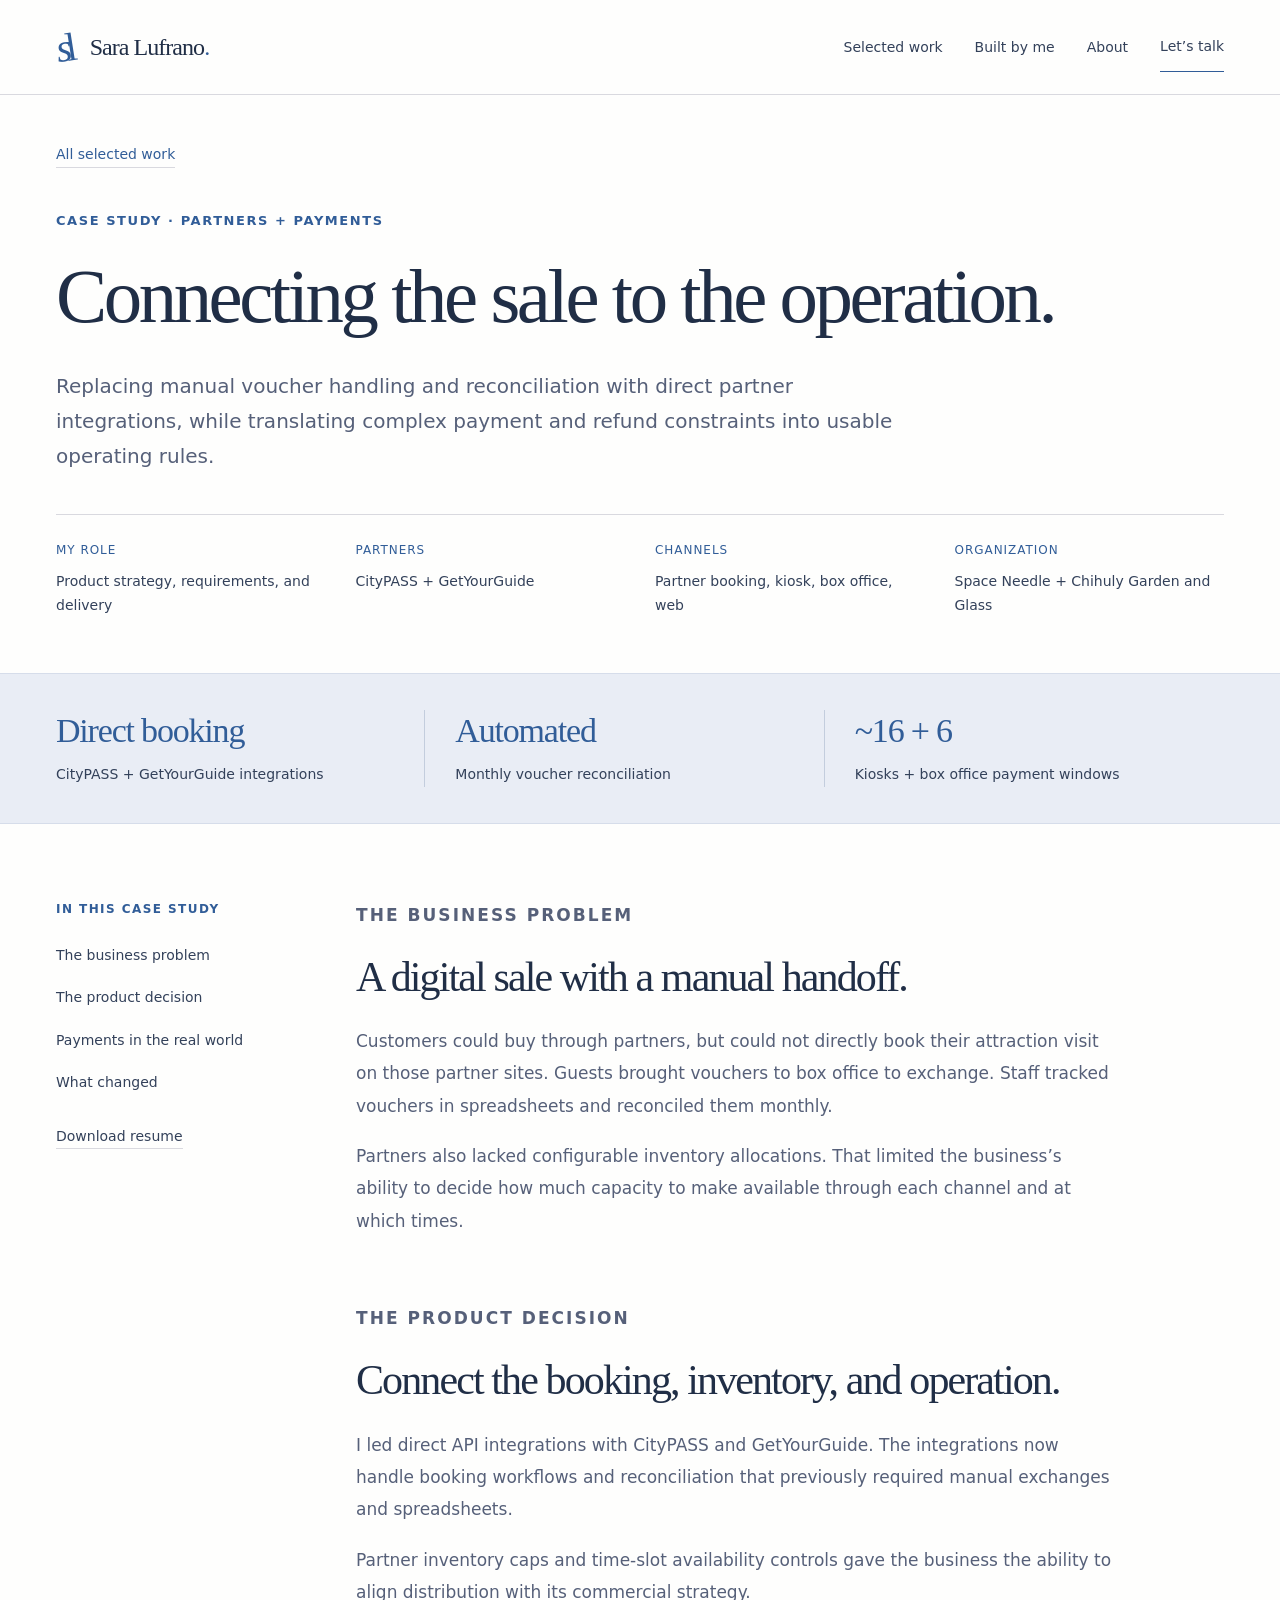
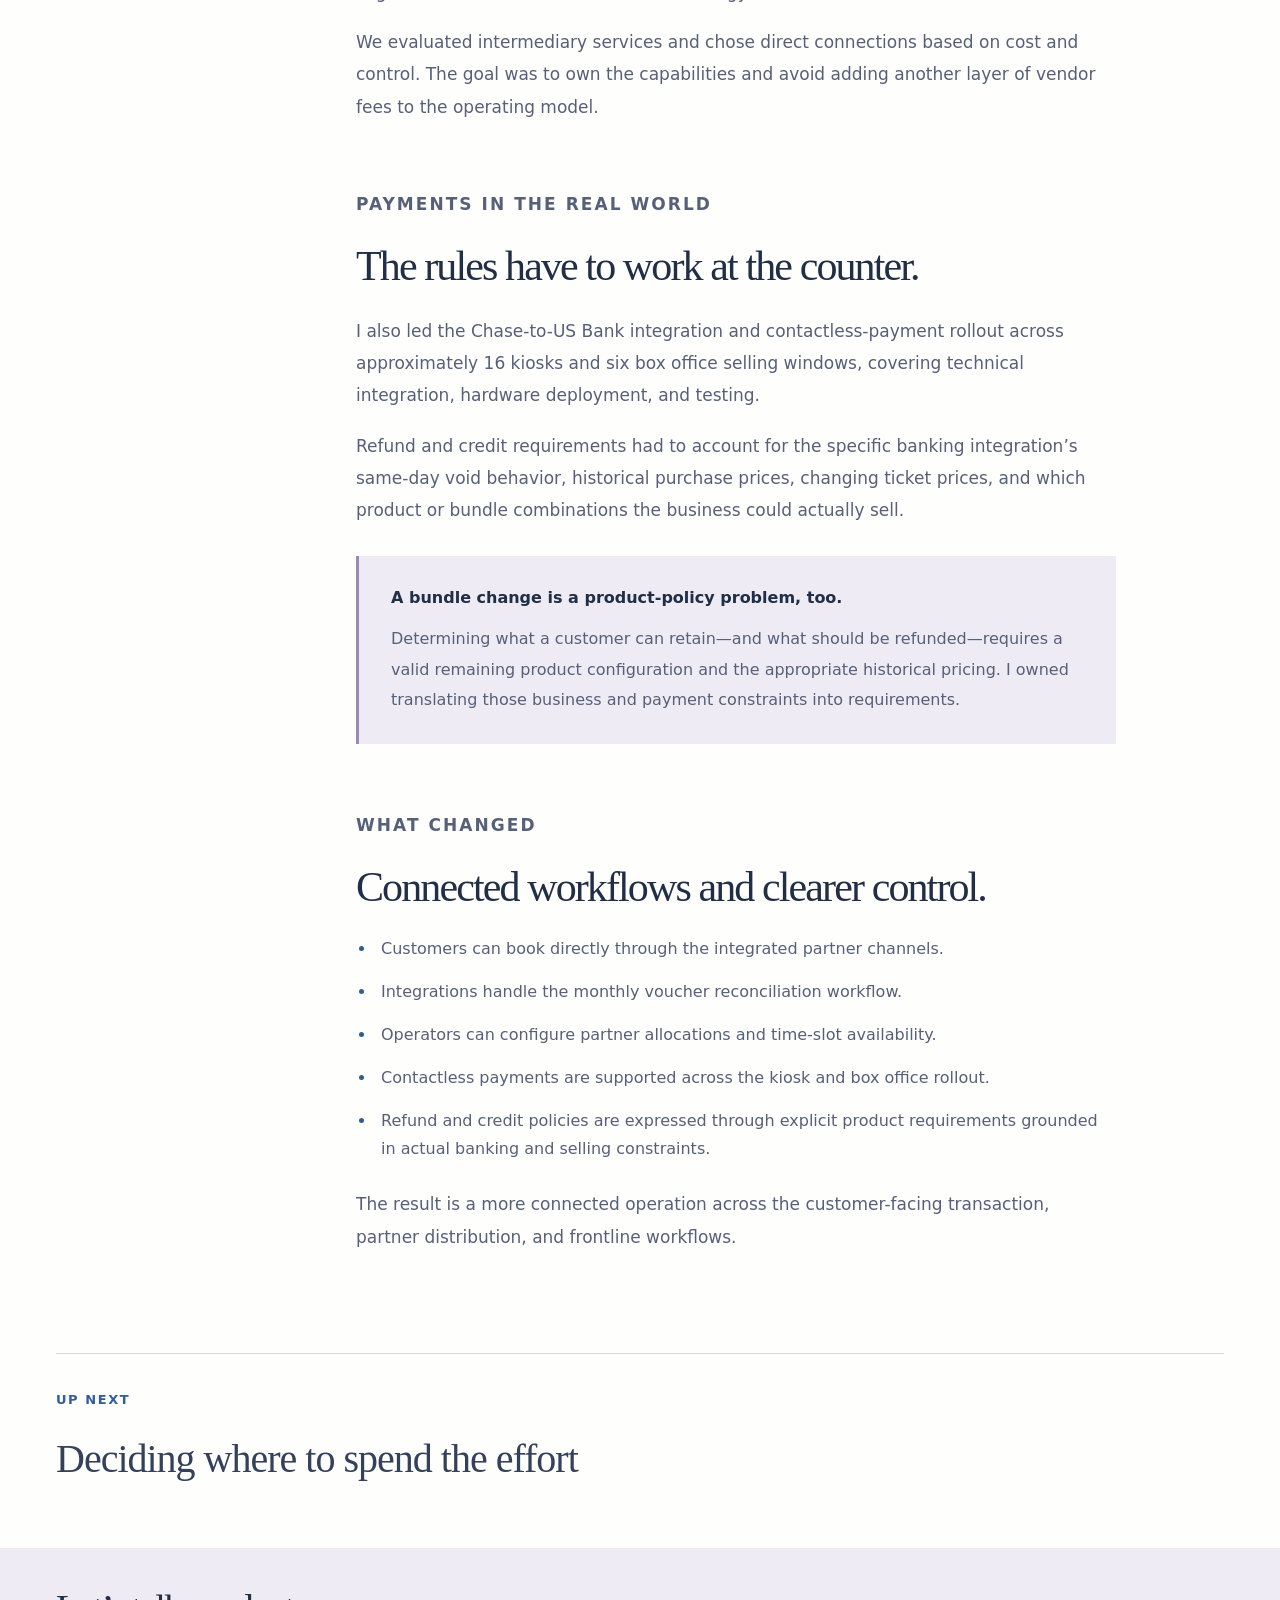
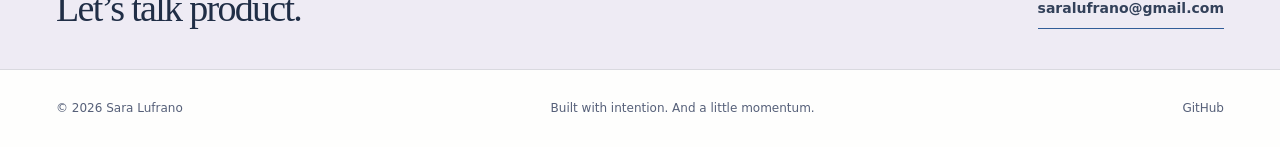
==== commit d38b490e: "Refresh browser identity with an SL favicon and name-first page titles" ====
--- a/case-studies/connected-commerce.html
+++ b/case-studies/connected-commerce.html
@@ -2,14 +2,14 @@
 <html lang="en"><head>
 <meta charset="utf-8"><meta name="viewport" content="width=device-width, initial-scale=1">
 <meta name="theme-color" content="#294d80">
-<title>Connecting the sale to the operation. | Sara Lufrano</title>
+<title>Sara Lufrano | Connected Commerce</title>
 <meta name="description" content="Replacing manual voucher handling and reconciliation with direct partner integrations, while translating complex payment and refund constraints into usable operating rules.">
 <link rel="canonical" href="https://saralufrano.github.io/portfolio/case-studies/connected-commerce.html">
-<meta property="og:type" content="website"><meta property="og:title" content="Connecting the sale to the operation. | Sara Lufrano">
+<meta property="og:type" content="website"><meta property="og:title" content="Sara Lufrano | Connected Commerce">
 <meta property="og:description" content="Replacing manual voucher handling and reconciliation with direct partner integrations, while translating complex payment and refund constraints into usable operating rules.">
 <meta property="og:url" content="https://saralufrano.github.io/portfolio/case-studies/connected-commerce.html"><meta property="og:image" content="https://saralufrano.github.io/portfolio/assets/social-card.png">
 <meta name="twitter:card" content="summary_large_image">
-<link rel="icon" type="image/svg+xml" href="../assets/favicon.svg">
+<link rel="icon" type="image/svg+xml" href="../assets/favicon.svg?v=2">
 <link rel="stylesheet" href="../style.css"><script src="../script.js" defer></script>
 </head><body>
 <a class="skip-link" href="#main">Skip to content</a><header class="site-header"><div class="shell header-inner">
--- a/style.css
+++ b/style.css
@@ -1,5 +1,5 @@
 :root{
-  --paper:#faf8f2;
+  --paper:#fefefd;
   --ink:#202e46;
   --text:#33415a;
   --muted:#566079;
@@ -72,7 +72,7 @@
   position:sticky;
   top:0;
   z-index:30;
-  background:#faf8f2f5;
+  background:#fefefdf5;
   border-bottom:1px solid var(--line)}
 .header-inner{
   min-height:94px;
@@ -201,13 +201,7 @@
   display:block;
   animation:brush-drift 12s ease-in-out infinite alternate;
   transform-origin:60% 45%}
-.motion-art figcaption{
-  font:italic 20px var(--serif);
-  color:var(--blue);
-  transform:rotate(-8deg);
-  position:absolute;
-  bottom:7%;
-  right:14%}
+
 @keyframes brush-drift{
   to{
   transform:translateY(10px) rotate(2deg)}
@@ -271,7 +265,7 @@
   position:absolute;
   inset:-25%;
   z-index:-1;
-  background:url('assets/brushwork.svg') center/cover;
+  background:url('assets/watercolor-splash.webp') center/cover;
   opacity:.6;
   transform:rotate(40deg)}
 .poster-header,.poster-footer{
@@ -323,7 +317,7 @@
   font-size:15px;
   padding:10px 20px;
   border:1px solid #9c94b0;
-  background:#faf8f2;
+  background:#fefefd;
   z-index:1}
 .mini-track{
   position:absolute;
@@ -493,7 +487,7 @@
   content:'';
   position:absolute;
   inset:0 0 0 50%;
-  background:url('assets/brushwork.svg') center/cover;
+  background:url('assets/watercolor-splash.webp') center/cover;
   opacity:.14;
   z-index:-1}
 .contact-section .eyebrow{
@@ -811,10 +805,7 @@
   height:auto;
   left:-5%;
   top:-55px}
-.motion-art figcaption{
-  bottom:12%;
-  right:8%;
-  font-size:18px}
+
 .section{
   padding-block:65px}
 .section-heading{
@@ -1019,3 +1010,10 @@
   gap:24px;
   margin-top:40px}
 }
+
+/* Scanned watercolor composition: preserve translucent pools and the full splash. */
+.motion-art{top:30px;right:0;width:49%}
+
+@media(min-width:1500px){.motion-art{top:20px;right:-30px;width:51%}}
+@media(min-width:761px) and (max-width:1050px){.motion-art{top:100px;right:-10px;width:48%;opacity:.85}}
+@media(max-width:760px){.motion-art{position:relative;top:auto;right:auto;width:100%;height:auto;overflow:visible;margin-top:28px}.motion-art img{position:relative;width:100%;height:auto;left:auto;top:auto}}
